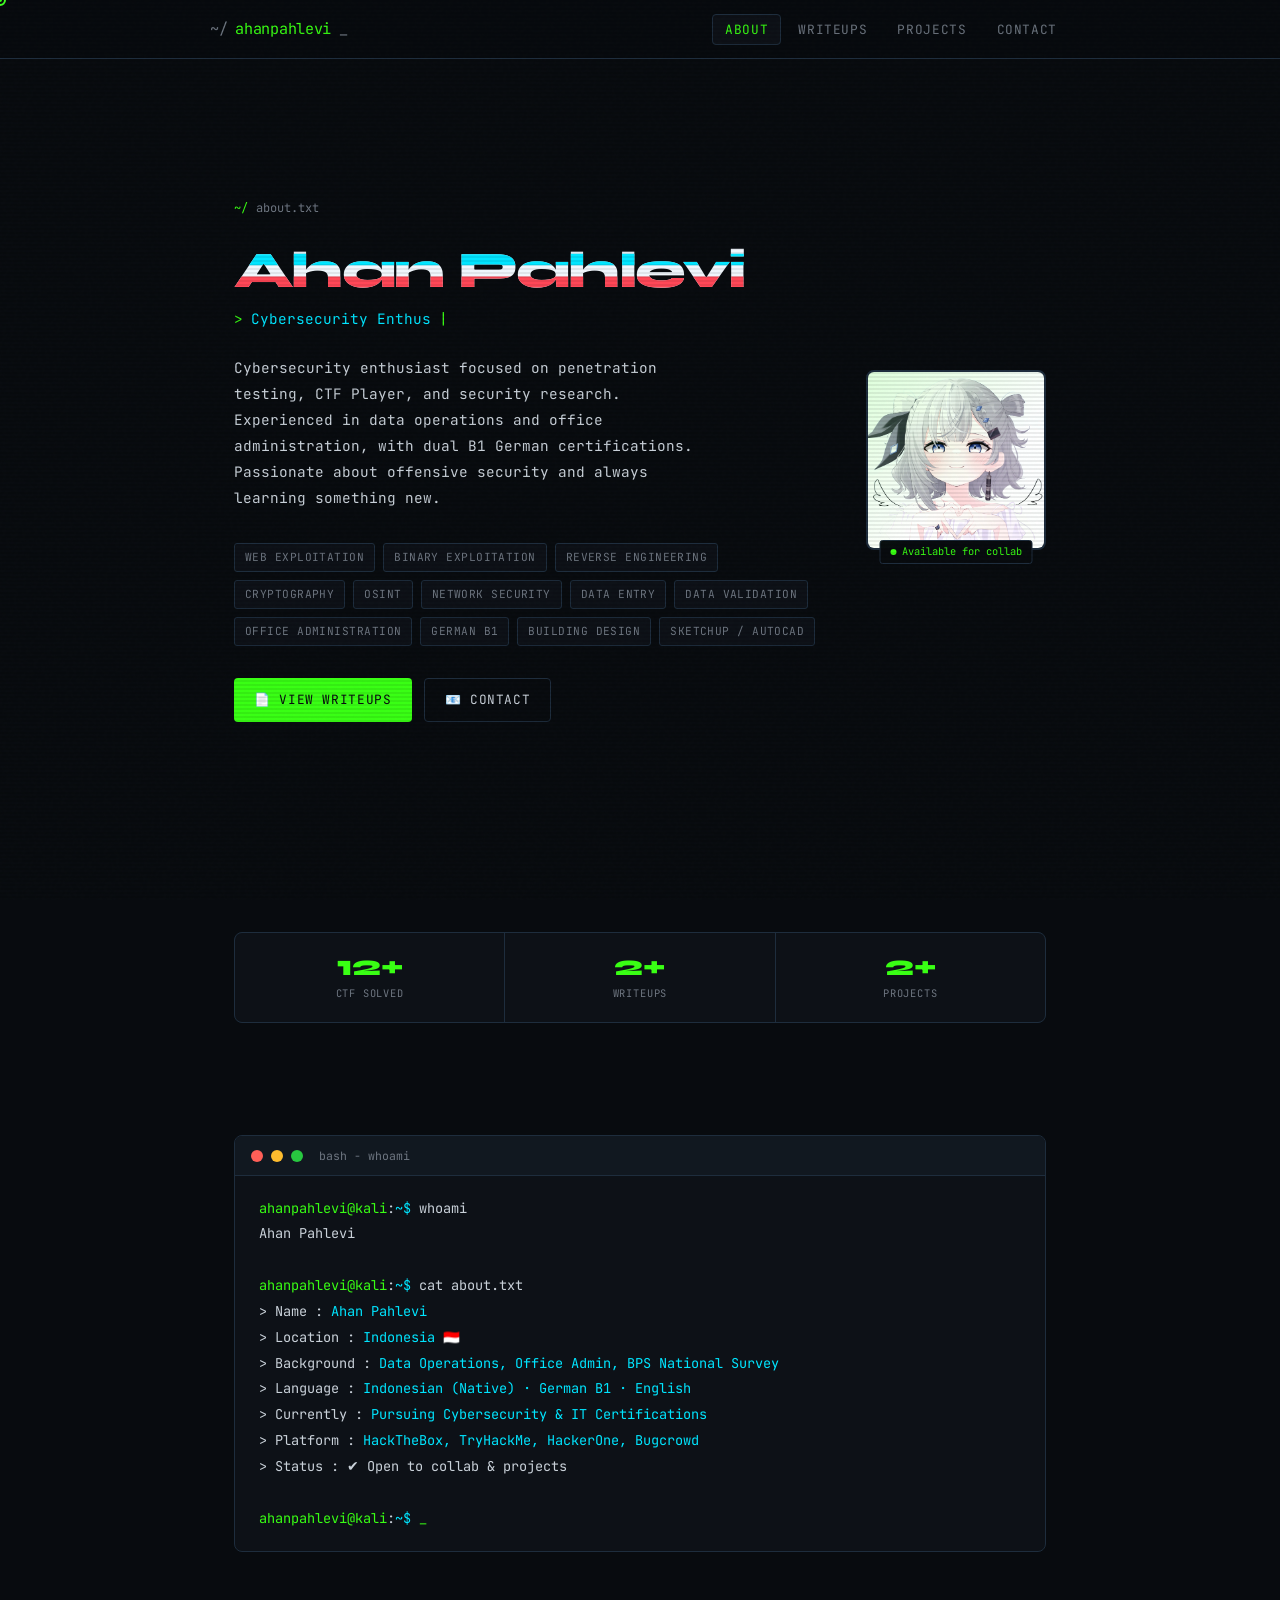
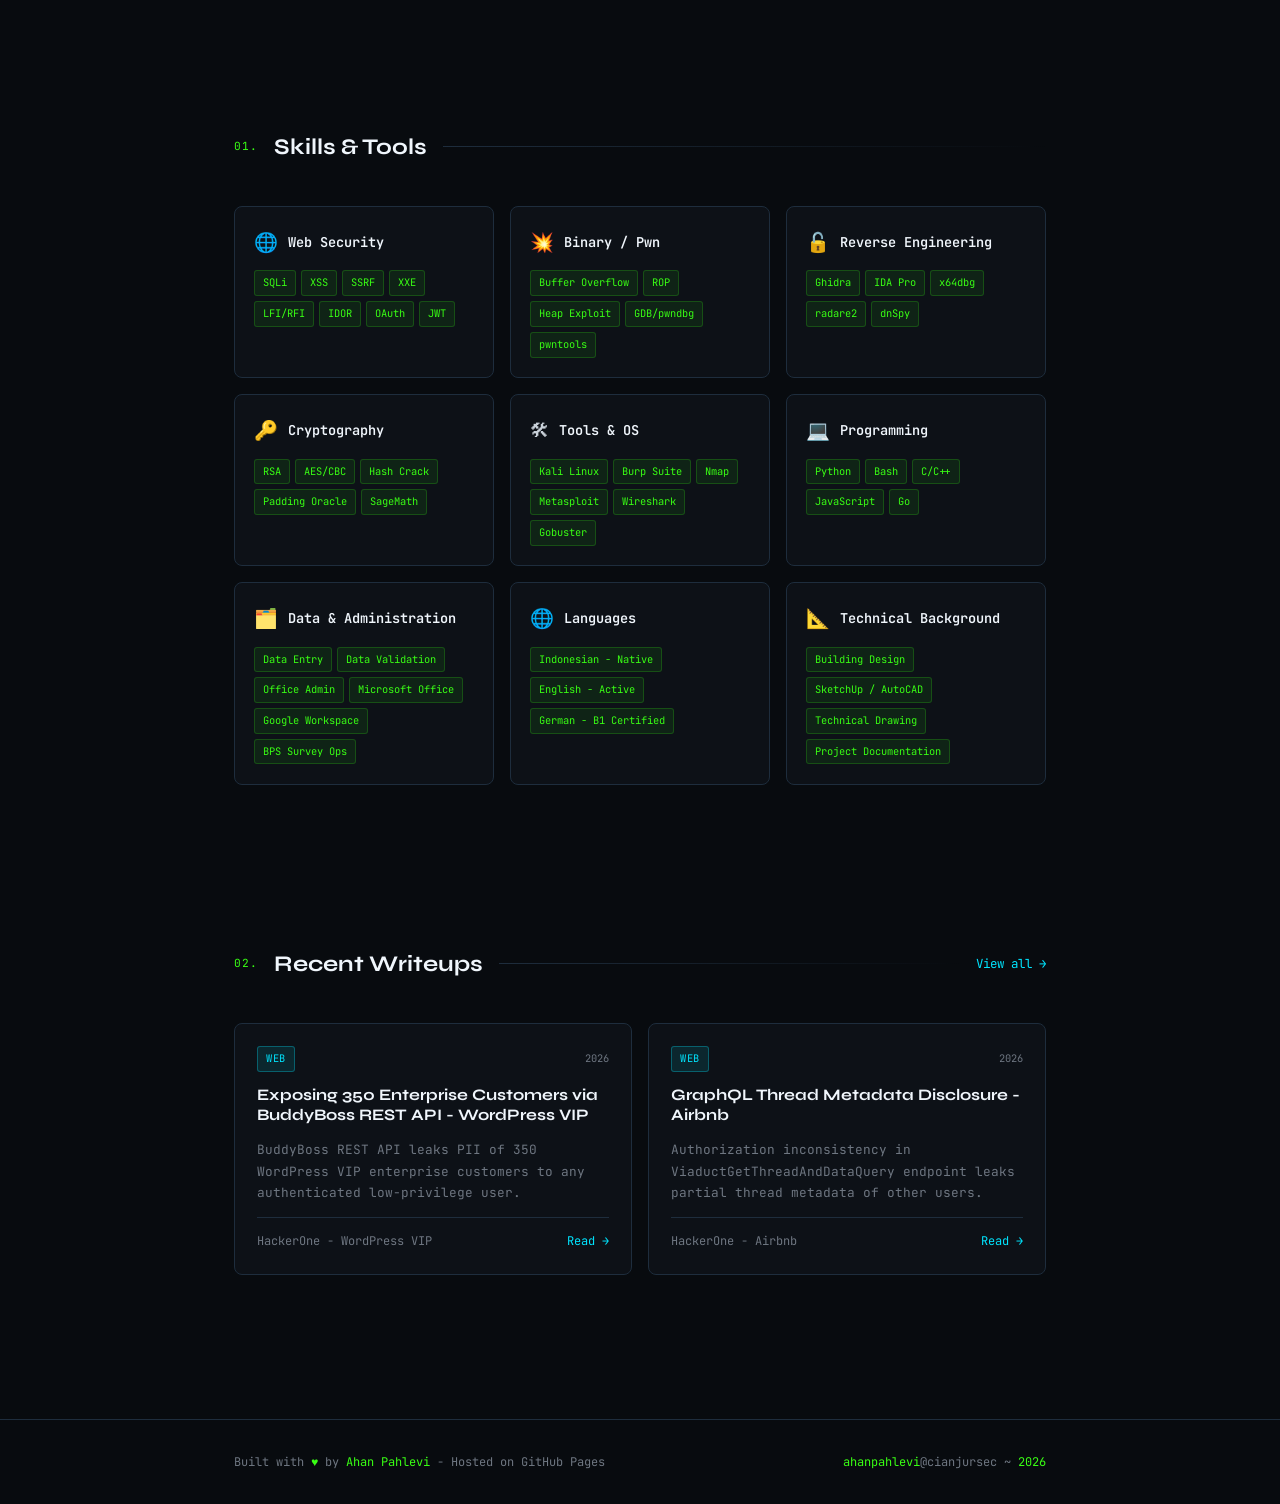
==== index.html @ cf9736b6 "Update index.html" ====
<!DOCTYPE html>
<html lang="id">
<head>
  <meta charset="UTF-8" />
  <meta name="viewport" content="width=device-width, initial-scale=1.0" />
  <title>Ahan Pahlevi — Portfolio</title>
  <meta name="description" content="SMK graduate with 3+ years in data operations & office admin. Dual German B1 certified. Actively pursuing cybersecurity & IT certifications." />
  <meta property="og:title" content="Ahan Pahlevi — Cybersecurity Portfolio" />
  <meta property="og:description" content="Data Operations · Office Admin · Cybersecurity Enthusiast · German B1 · Open to national & international opportunities." />
  <meta name="theme-color" content="#080b0f" />
  <link rel="icon" href="assets/favicon.ico" />
  <link rel="stylesheet" href="css/style.css" />
</head>
<body>

  <div class="cursor"></div>
  <div class="cursor-dot"></div>

  <!-- NAVBAR -->
  <nav>
    <div class="nav-inner">
      <div class="nav-logo">
        <span>~/</span>ahanpahlevi<span class="blink">_</span>
      </div>
      <button class="nav-menu-btn" aria-label="menu">☰</button>
      <ul class="nav-links">
        <li><a href="index.html" class="active">About</a></li>
        <li><a href="writeups.html">Writeups</a></li>
        <li><a href="projects.html">Projects</a></li>
        <li><a href="contact.html">Contact</a></li>
      </ul>
    </div>
  </nav>

  <!-- HERO -->
  <section class="hero">
    <div class="container">
      <div class="hero-grid">
        <div>
          <div class="hero-prompt fade-up delay-1">about.txt</div>
          <h1 class="hero-name fade-up delay-2">
            <span class="glitch" data-text="Ahan Pahlevi">Ahan Pahlevi</span>
          </h1>
          <div class="hero-title fade-up delay-3">
            <span class="typed-text"></span><span class="typed-cursor">|</span>
          </div>
          <p class="hero-bio fade-up delay-4">
            Cybersecurity enthusiast focused on penetration testing, CTF Player,
            and security research. Experienced in data operations and office administration,
            with dual B1 German certifications. Passionate about offensive security and
            always learning something new.
          </p>
          <div class="hero-tags fade-up delay-4">
            <span class="tag">Web Exploitation</span>
            <span class="tag">Binary Exploitation</span>
            <span class="tag">Reverse Engineering</span>
            <span class="tag">Cryptography</span>
            <span class="tag">OSINT</span>
            <span class="tag">Network Security</span>
            <span class="tag">Data Entry</span>
            <span class="tag">Data Validation</span>
            <span class="tag">Office Administration</span>
            <span class="tag">German B1</span>
            <span class="tag">Building Design</span>
            <span class="tag">SketchUp / AutoCAD</span>
          </div>
          <div class="hero-links fade-up delay-5">
            <a href="writeups.html" class="btn btn-primary">&#128196; View Writeups</a>
            <a href="contact.html" class="btn btn-outline">&#128231; Contact</a>
          </div>
        </div>

        <div class="hero-avatar fade-up delay-3">
          <div class="avatar-frame">
            <img src="assets/avatar.jpg" alt="Avatar"
              onerror="this.style.background='#111820';this.style.display='flex'" />
            <div class="avatar-corner tl"></div>
            <div class="avatar-corner tr"></div>
            <div class="avatar-corner bl"></div>
            <div class="avatar-corner br"></div>
          </div>
          <div class="avatar-status">
            <span class="status-dot"></span> Available for collab
          </div>
        </div>
      </div>
    </div>
  </section>

  <!-- STATS -->
  <section style="padding: 2rem 0 4rem;">
    <div class="container">
      <div class="stats-grid reveal">
        <div class="stat-item">
          <div class="stat-num" data-count="12" data-suffix="+">0+</div>
          <div class="stat-label">CTF Solved</div>
        </div>
        <div class="stat-item">
          <div class="stat-num" data-count="2" data-suffix="+">0+</div>
          <div class="stat-label">Writeups</div>
        </div>
        <div class="stat-item">
          <div class="stat-num" data-count="2" data-suffix="+">0+</div>
          <div class="stat-label">Projects</div>
        </div>
      </div>
    </div>
  </section>

  <!-- TERMINAL -->
  <section style="padding: 0 0 4rem;">
    <div class="container">
      <div class="terminal reveal">
        <div class="terminal-bar">
          <span class="terminal-dot red"></span>
          <span class="terminal-dot yellow"></span>
          <span class="terminal-dot green"></span>
          <span class="terminal-title">bash - whoami</span>
        </div>
        <div class="terminal-body">
          <div><span class="prompt">ahanpahlevi@kali</span>:<span class="cmd">~$</span> whoami</div>
          <div class="out">Ahan Pahlevi</div>
          <br>
          <div><span class="prompt">ahanpahlevi@kali</span>:<span class="cmd">~$</span> cat about.txt</div>
          <div class="out">> Name          : <span style="color:var(--cyan)">Ahan Pahlevi</span></div>
          <div class="out">> Location      : <span style="color:var(--cyan)">Indonesia 🇮🇩</span></div>
          <div class="out">> Background    : <span style="color:var(--cyan)">Data Operations, Office Admin, BPS National Survey</span></div>
          <div class="out">> Language      : <span style="color:var(--cyan)">Indonesian (Native) · German B1 · English</span></div>
          <div class="out">> Currently     : <span style="color:var(--cyan)">Pursuing Cybersecurity & IT Certifications</span></div>
          <div class="out">> Platform      : <span style="color:var(--cyan)">HackTheBox, TryHackMe, HackerOne, Bugcrowd</span></div>
          <div class="out">> Status        : <span class="ok">&#x2714; Open to collab & projects</span></div>
          <br>
          <div><span class="prompt">ahanpahlevi@kali</span>:<span class="cmd">~$</span> <span class="blink" style="color:var(--green)">_</span></div>
        </div>
      </div>
    </div>
  </section>

  <!-- SKILLS -->
  <section>
    <div class="container">
      <div class="section-header reveal">
        <span class="section-num">01.</span>
        <h2 class="section-title">Skills & Tools</h2>
        <div class="section-line"></div>
      </div>

      <div class="skills-grid">
        <div class="skill-card reveal">
          <div class="skill-card-header">
            <span class="skill-icon">🌐</span>
            <span class="skill-name">Web Security</span>
          </div>
          <div class="skill-items">
            <span class="skill-badge">SQLi</span>
            <span class="skill-badge">XSS</span>
            <span class="skill-badge">SSRF</span>
            <span class="skill-badge">XXE</span>
            <span class="skill-badge">LFI/RFI</span>
            <span class="skill-badge">IDOR</span>
            <span class="skill-badge">OAuth</span>
            <span class="skill-badge">JWT</span>
          </div>
        </div>

        <div class="skill-card reveal">
          <div class="skill-card-header">
            <span class="skill-icon">💥</span>
            <span class="skill-name">Binary / Pwn</span>
          </div>
          <div class="skill-items">
            <span class="skill-badge">Buffer Overflow</span>
            <span class="skill-badge">ROP</span>
            <span class="skill-badge">Heap Exploit</span>
            <span class="skill-badge">GDB/pwndbg</span>
            <span class="skill-badge">pwntools</span>
          </div>
        </div>

        <div class="skill-card reveal">
          <div class="skill-card-header">
            <span class="skill-icon">🔓</span>
            <span class="skill-name">Reverse Engineering</span>
          </div>
          <div class="skill-items">
            <span class="skill-badge">Ghidra</span>
            <span class="skill-badge">IDA Pro</span>
            <span class="skill-badge">x64dbg</span>
            <span class="skill-badge">radare2</span>
            <span class="skill-badge">dnSpy</span>
          </div>
        </div>

        <div class="skill-card reveal">
          <div class="skill-card-header">
            <span class="skill-icon">🔑</span>
            <span class="skill-name">Cryptography</span>
          </div>
          <div class="skill-items">
            <span class="skill-badge">RSA</span>
            <span class="skill-badge">AES/CBC</span>
            <span class="skill-badge">Hash Crack</span>
            <span class="skill-badge">Padding Oracle</span>
            <span class="skill-badge">SageMath</span>
          </div>
        </div>

        <div class="skill-card reveal">
          <div class="skill-card-header">
            <span class="skill-icon">🛠</span>
            <span class="skill-name">Tools & OS</span>
          </div>
          <div class="skill-items">
            <span class="skill-badge">Kali Linux</span>
            <span class="skill-badge">Burp Suite</span>
            <span class="skill-badge">Nmap</span>
            <span class="skill-badge">Metasploit</span>
            <span class="skill-badge">Wireshark</span>
            <span class="skill-badge">Gobuster</span>
          </div>
        </div>

        <div class="skill-card reveal">
          <div class="skill-card-header">
            <span class="skill-icon">💻</span>
            <span class="skill-name">Programming</span>
          </div>
          <div class="skill-items">
            <span class="skill-badge">Python</span>
            <span class="skill-badge">Bash</span>
            <span class="skill-badge">C/C++</span>
            <span class="skill-badge">JavaScript</span>
            <span class="skill-badge">Go</span>
          </div>
        </div>

        <div class="skill-card reveal">
          <div class="skill-card-header">
            <span class="skill-icon">🗂️</span>
            <span class="skill-name">Data & Administration</span>
          </div>
          <div class="skill-items">
            <span class="skill-badge">Data Entry</span>
            <span class="skill-badge">Data Validation</span>
            <span class="skill-badge">Office Admin</span>
            <span class="skill-badge">Microsoft Office</span>
            <span class="skill-badge">Google Workspace</span>
            <span class="skill-badge">BPS Survey Ops</span>
          </div>
        </div>

        <div class="skill-card reveal">
          <div class="skill-card-header">
            <span class="skill-icon">🌐</span>
            <span class="skill-name">Languages</span>
          </div>
          <div class="skill-items">
            <span class="skill-badge">Indonesian - Native</span>
            <span class="skill-badge">English - Active</span>
            <span class="skill-badge">German - B1 Certified</span>
          </div>
        </div>

        <div class="skill-card reveal">
          <div class="skill-card-header">
            <span class="skill-icon">📐</span>
            <span class="skill-name">Technical Background</span>
          </div>
          <div class="skill-items">
            <span class="skill-badge">Building Design</span>
            <span class="skill-badge">SketchUp / AutoCAD</span>
            <span class="skill-badge">Technical Drawing</span>
            <span class="skill-badge">Project Documentation</span>
          </div>
        </div>
      </div>
    </div>
  </section>

  <!-- RECENT WRITEUPS -->
  <section>
    <div class="container">
      <div class="section-header reveal">
        <span class="section-num">02.</span>
        <h2 class="section-title">Recent Writeups</h2>
        <div class="section-line"></div>
        <a href="writeups.html" style="font-size:0.78rem;color:var(--cyan);white-space:nowrap;">View all →</a>
      </div>

      <div class="card-grid">
        <div class="card reveal">
          <div class="card-meta">
            <span class="card-category cat-web">Web</span>
            <span class="card-date">2026</span>
          </div>
          <div class="card-title">Exposing 350 Enterprise Customers via BuddyBoss REST API - WordPress VIP</div>
          <div class="card-desc">BuddyBoss REST API leaks PII of 350 WordPress VIP enterprise customers to any authenticated low-privilege user.</div>
          <div class="card-footer">
            <span class="card-event">HackerOne - WordPress VIP</span>
            <a href="writeups/writeup-wpvip.html" class="card-link">Read →</a>
          </div>
        </div>

        <div class="card reveal">
          <div class="card-meta">
            <span class="card-category cat-web">Web</span>
            <span class="card-date">2026</span>
          </div>
          <div class="card-title">GraphQL Thread Metadata Disclosure - Airbnb</div>
          <div class="card-desc">Authorization inconsistency in ViaductGetThreadAndDataQuery endpoint leaks partial thread metadata of other users.</div>
          <div class="card-footer">
            <span class="card-event">HackerOne - Airbnb</span>
            <a href="writeups/airbnb-thread-metadata-disclosure.html" class="card-link">Read →</a>
          </div>
        </div>
      </div>
    </div>
  </section>

  <!-- FOOTER -->
  <footer>
    <div class="footer-inner">
      <div class="footer-text">
        Built with <span>♥</span> by <span>Ahan Pahlevi</span> - Hosted on GitHub Pages
      </div>
      <div class="footer-text">
        <span>ahanpahlevi</span>@cianjursec ~ <span>2026</span>
      </div>
    </div>
  </footer>

  <script src="js/main.js"></script>
</body>
</html>
---- css/style.css ----
/* ================================================
   CYBERSEC PORTFOLIO - Terminal Hacker Aesthetic
   ================================================ */

@import url('https://fonts.googleapis.com/css2?family=JetBrains+Mono:ital,wght@0,100..800;1,100..800&family=Syne:wght@400;700;800&display=swap');

/* ── Variables ── */
:root {
  --bg:         #080b0f;
  --bg2:        #0d1117;
  --bg3:        #111820;
  --border:     #1e2d3d;
  --green:      #39ff14;
  --cyan:       #00e5ff;
  --red:        #ff4757;
  --yellow:     #ffd32a;
  --text:       #c9d1d9;
  --text-dim:   #6e7681;
  --text-bright:#f0f6fc;
  --font-mono:  'JetBrains Mono', monospace;
  --font-sans:  'Syne', sans-serif;
}

/* ── Reset ── */
*, *::before, *::after { box-sizing: border-box; margin: 0; padding: 0; }
html { scroll-behavior: smooth; font-size: 16px; }

body {
  background: var(--bg);
  color: var(--text);
  font-family: var(--font-mono);
  line-height: 1.7;
  min-height: 100vh;
  overflow-x: hidden;
  cursor: none;
}

/* ── Custom cursor ── */
.cursor {
  width: 12px; height: 12px;
  border: 2px solid var(--green);
  border-radius: 50%;
  position: fixed; top: 0; left: 0;
  pointer-events: none; z-index: 9999;
  transform: translate(-50%, -50%);
  transition: transform 0.1s, width 0.2s, height 0.2s, border-color 0.2s;
  mix-blend-mode: screen;
}
.cursor-dot {
  width: 4px; height: 4px;
  background: var(--green);
  border-radius: 50%;
  position: fixed; top: 0; left: 0;
  pointer-events: none; z-index: 9999;
  transform: translate(-50%, -50%);
}
.cursor.hovering { width: 28px; height: 28px; border-color: var(--cyan); }

/* ── Scanlines overlay ── */
body::before {
  content: '';
  position: fixed; inset: 0;
  background: repeating-linear-gradient(
    0deg,
    transparent,
    transparent 2px,
    rgba(0,0,0,0.07) 2px,
    rgba(0,0,0,0.07) 4px
  );
  pointer-events: none; z-index: 1000;
}

/* ── Noise texture ── */
body::after {
  content: '';
  position: fixed; inset: 0;
  background-image: url("data:image/svg+xml,%3Csvg viewBox='0 0 256 256' xmlns='http://www.w3.org/2000/svg'%3E%3Cfilter id='noise'%3E%3CfeTurbulence type='fractalNoise' baseFrequency='0.9' numOctaves='4' stitchTiles='stitch'/%3E%3C/filter%3E%3Crect width='100%25' height='100%25' filter='url(%23noise)' opacity='0.04'/%3E%3C/svg%3E");
  pointer-events: none; z-index: 999; opacity: 0.3;
}

/* ── Links ── */
a { color: var(--cyan); text-decoration: none; transition: color 0.2s; }
a:hover { color: var(--green); }

/* ── Selection ── */
::selection { background: var(--green); color: var(--bg); }

/* ── Scrollbar ── */
::-webkit-scrollbar { width: 6px; }
::-webkit-scrollbar-track { background: var(--bg2); }
::-webkit-scrollbar-thumb { background: var(--border); border-radius: 3px; }
::-webkit-scrollbar-thumb:hover { background: var(--green); }

/* ===========================
   LAYOUT
   =========================== */

.container { max-width: 860px; margin: 0 auto; padding: 0 1.5rem; }

/* ===========================
   NAVBAR
   =========================== */

nav {
  position: fixed; top: 0; left: 0; right: 0; z-index: 500;
  background: rgba(8,11,15,0.85);
  backdrop-filter: blur(12px);
  border-bottom: 1px solid var(--border);
  padding: 0 1.5rem;
}

.nav-inner {
  max-width: 860px; margin: 0 auto;
  display: flex; align-items: center; justify-content: space-between;
  height: 58px;
}

.nav-logo {
  font-family: var(--font-mono);
  font-size: 0.95rem;
  color: var(--green);
  display: flex; align-items: center; gap: 8px;
  letter-spacing: -0.02em;
}
.nav-logo span { color: var(--text-dim); }
.nav-logo .blink { animation: blink 1s step-end infinite; }

.nav-links {
  display: flex; gap: 0.25rem; list-style: none;
  align-items: center;
}
.nav-links a {
  font-size: 0.8rem;
  color: var(--text-dim);
  padding: 6px 12px;
  border-radius: 4px;
  border: 1px solid transparent;
  transition: all 0.2s;
  letter-spacing: 0.05em;
  text-transform: uppercase;
}
.nav-links a:hover,
.nav-links a.active {
  color: var(--green);
  border-color: var(--border);
  background: var(--bg2);
}

.nav-menu-btn {
  display: none;
  background: none; border: none;
  color: var(--text); cursor: none;
  font-size: 1.2rem; padding: 4px;
}

/* ===========================
   HERO / ABOUT
   =========================== */

.hero {
  min-height: 100vh;
  display: flex; align-items: center;
  padding: 80px 0 60px;
  position: relative;
}

.hero-grid {
  display: grid;
  grid-template-columns: 1fr auto;
  gap: 3rem; align-items: center;
}

.hero-prompt {
  font-size: 0.75rem;
  color: var(--text-dim);
  margin-bottom: 1.5rem;
  display: flex; align-items: center; gap: 8px;
}
.hero-prompt::before { content: '~/'; color: var(--green); }

.hero-name {
  font-family: var(--font-sans);
  font-size: clamp(2.2rem, 5vw, 3.2rem);
  font-weight: 800;
  color: var(--text-bright);
  line-height: 1.1;
  margin-bottom: 0.5rem;
  letter-spacing: -0.03em;
}
.hero-name .highlight {
  color: var(--green);
  position: relative;
}

.hero-title {
  font-size: 0.9rem;
  color: var(--cyan);
  margin-bottom: 1.5rem;
  display: flex; align-items: center; gap: 8px;
  flex-wrap: wrap;
}
.hero-title::before { content: '>'; color: var(--green); }
.typed-text { min-height: 1.2em; }
.typed-cursor { animation: blink 0.8s step-end infinite; color: var(--green); }

.hero-bio {
  font-size: 0.9rem;
  color: var(--text);
  max-width: 480px;
  margin-bottom: 2rem;
  line-height: 1.8;
}

.hero-tags {
  display: flex; flex-wrap: wrap; gap: 8px;
  margin-bottom: 2rem;
}
.tag {
  font-size: 0.7rem;
  padding: 4px 10px;
  border-radius: 3px;
  border: 1px solid var(--border);
  color: var(--text-dim);
  background: var(--bg2);
  letter-spacing: 0.04em;
  text-transform: uppercase;
  transition: all 0.2s;
}
.tag:hover { border-color: var(--green); color: var(--green); }
.tag.active { border-color: var(--green); color: var(--green); background: rgba(57,255,20,0.05); }

.hero-links {
  display: flex; gap: 12px; flex-wrap: wrap;
}
.btn {
  display: inline-flex; align-items: center; gap: 8px;
  padding: 10px 20px;
  font-family: var(--font-mono);
  font-size: 0.8rem;
  letter-spacing: 0.05em;
  text-transform: uppercase;
  border-radius: 4px;
  cursor: none;
  transition: all 0.2s;
}
.btn-primary {
  background: var(--green);
  color: var(--bg);
  border: none;
}
.btn-primary:hover { background: #2de610; color: var(--bg); transform: translateY(-2px); }
.btn-outline {
  border: 1px solid var(--border);
  color: var(--text);
  background: transparent;
}
.btn-outline:hover { border-color: var(--cyan); color: var(--cyan); transform: translateY(-2px); }

/* Avatar */
.hero-avatar {
  position: relative; flex-shrink: 0;
}
.avatar-frame {
  width: 180px; height: 180px;
  border-radius: 8px;
  border: 2px solid var(--border);
  overflow: hidden;
  position: relative;
}
.avatar-frame img {
  width: 100%; height: 100%; object-fit: cover;
  filter: grayscale(20%) contrast(1.1);
  transition: filter 0.3s;
}
.avatar-frame:hover img { filter: grayscale(0%) contrast(1.2); }
.avatar-frame::before {
  content: '';
  position: absolute; inset: 0;
  background: linear-gradient(135deg, rgba(57,255,20,0.15), transparent 60%);
  z-index: 1; pointer-events: none;
}
.avatar-corner {
  position: absolute;
  width: 16px; height: 16px;
  border-color: var(--green);
  border-style: solid;
}
.avatar-corner.tl { top: -5px; left: -5px; border-width: 2px 0 0 2px; }
.avatar-corner.tr { top: -5px; right: -5px; border-width: 2px 2px 0 0; }
.avatar-corner.bl { bottom: -5px; left: -5px; border-width: 0 0 2px 2px; }
.avatar-corner.br { bottom: -5px; right: -5px; border-width: 0 2px 2px 0; }
.avatar-status {
  position: absolute; bottom: -14px; left: 50%;
  transform: translateX(-50%);
  font-size: 0.65rem;
  color: var(--green);
  background: var(--bg);
  border: 1px solid var(--border);
  padding: 2px 10px; border-radius: 3px;
  white-space: nowrap;
  display: flex; align-items: center; gap: 5px;
}
.status-dot { width: 6px; height: 6px; background: var(--green); border-radius: 50%; animation: pulse 2s infinite; }

/* ===========================
   SECTION COMMONS
   =========================== */

section { padding: 5rem 0; }

.section-header {
  display: flex; align-items: center; gap: 1rem;
  margin-bottom: 2.5rem;
}
.section-num {
  font-size: 0.7rem;
  color: var(--green);
  letter-spacing: 0.1em;
}
.section-title {
  font-family: var(--font-sans);
  font-size: 1.4rem;
  font-weight: 700;
  color: var(--text-bright);
}
.section-line {
  flex: 1; height: 1px;
  background: linear-gradient(90deg, var(--border), transparent);
}

/* ===========================
   TERMINAL BLOCK
   =========================== */

.terminal {
  background: var(--bg2);
  border: 1px solid var(--border);
  border-radius: 8px;
  overflow: hidden;
  margin-bottom: 2rem;
}
.terminal-bar {
  background: var(--bg3);
  padding: 10px 16px;
  display: flex; align-items: center; gap: 8px;
  border-bottom: 1px solid var(--border);
}
.terminal-dot {
  width: 12px; height: 12px; border-radius: 50%;
}
.terminal-dot.red { background: #ff5f57; }
.terminal-dot.yellow { background: #febc2e; }
.terminal-dot.green { background: #28c840; }
.terminal-title {
  font-size: 0.72rem;
  color: var(--text-dim);
  margin-left: 8px;
}
.terminal-body { padding: 1.2rem 1.5rem; font-size: 0.85rem; line-height: 1.9; }
.terminal-body .prompt { color: var(--green); }
.terminal-body .cmd { color: var(--cyan); }
.terminal-body .comment { color: var(--text-dim); }
.terminal-body .out { color: var(--text); }
.terminal-body .out.ok { color: var(--green); }
.terminal-body .out.err { color: var(--red); }
.terminal-body .out.warn { color: var(--yellow); }

/* ===========================
   STATS BAR
   =========================== */

.stats-grid {
  display: grid;
  grid-template-columns: repeat(auto-fit, minmax(120px, 1fr));
  gap: 1px;
  background: var(--border);
  border: 1px solid var(--border);
  border-radius: 8px;
  overflow: hidden;
  margin-bottom: 3rem;
}
.stat-item {
  background: var(--bg2);
  padding: 1.2rem;
  text-align: center;
  transition: background 0.2s;
}
.stat-item:hover { background: var(--bg3); }
.stat-num {
  font-family: var(--font-sans);
  font-size: 1.8rem;
  font-weight: 800;
  color: var(--green);
  line-height: 1;
}
.stat-label {
  font-size: 0.65rem;
  color: var(--text-dim);
  text-transform: uppercase;
  letter-spacing: 0.08em;
  margin-top: 4px;
}

/* ===========================
   SKILLS / CERTS
   =========================== */

.skills-grid {
  display: grid;
  grid-template-columns: repeat(auto-fit, minmax(240px, 1fr));
  gap: 1rem;
}

.skill-card {
  background: var(--bg2);
  border: 1px solid var(--border);
  border-radius: 8px;
  padding: 1.2rem;
  transition: border-color 0.2s, transform 0.2s;
}
.skill-card:hover {
  border-color: var(--green);
  transform: translateY(-3px);
}
.skill-card-header {
  display: flex; align-items: center; gap: 10px;
  margin-bottom: 0.75rem;
}
.skill-icon { font-size: 1.2rem; }
.skill-name { font-size: 0.85rem; color: var(--text-bright); font-weight: 600; }
.skill-items {
  display: flex; flex-wrap: wrap; gap: 5px;
}
.skill-badge {
  font-size: 0.65rem;
  padding: 3px 8px;
  border-radius: 3px;
  background: rgba(57,255,20,0.08);
  border: 1px solid rgba(57,255,20,0.2);
  color: var(--green);
}

/* Cert list */
.cert-list { list-style: none; display: flex; flex-direction: column; gap: 8px; }
.cert-item {
  display: flex; align-items: center; gap: 12px;
  padding: 10px 14px;
  background: var(--bg2);
  border: 1px solid var(--border);
  border-radius: 6px;
  font-size: 0.82rem;
  color: var(--text);
  transition: border-color 0.2s;
}
.cert-item:hover { border-color: var(--cyan); }
.cert-item::before { content: '▸'; color: var(--green); }
.cert-label { font-weight: 600; color: var(--cyan); min-width: 90px; font-size: 0.75rem; }

/* ===========================
   WRITEUPS / CARDS
   =========================== */

.card-grid {
  display: grid;
  grid-template-columns: repeat(auto-fill, minmax(280px, 1fr));
  gap: 1rem;
}

.card {
  background: var(--bg2);
  border: 1px solid var(--border);
  border-radius: 8px;
  padding: 1.4rem;
  display: flex; flex-direction: column;
  gap: 0.8rem;
  transition: border-color 0.2s, transform 0.2s;
  position: relative; overflow: hidden;
}
.card::before {
  content: '';
  position: absolute; top: 0; left: 0; right: 0;
  height: 2px;
  background: linear-gradient(90deg, var(--green), transparent);
  opacity: 0; transition: opacity 0.2s;
}
.card:hover { border-color: var(--border); transform: translateY(-4px); }
.card:hover::before { opacity: 1; }

.card-meta {
  display: flex; align-items: center; gap: 8px;
  flex-wrap: wrap;
}
.card-category {
  font-size: 0.65rem;
  padding: 3px 8px;
  border-radius: 3px;
  text-transform: uppercase;
  letter-spacing: 0.05em;
}
.cat-web    { background: rgba(0,229,255,0.1); color: var(--cyan); border: 1px solid rgba(0,229,255,0.3); }
.cat-pwn    { background: rgba(255,71,87,0.1); color: var(--red); border: 1px solid rgba(255,71,87,0.3); }
.cat-crypto { background: rgba(255,211,42,0.1); color: var(--yellow); border: 1px solid rgba(255,211,42,0.3); }
.cat-re     { background: rgba(57,255,20,0.1); color: var(--green); border: 1px solid rgba(57,255,20,0.3); }
.cat-misc   { background: rgba(150,150,150,0.1); color: #aaa; border: 1px solid rgba(150,150,150,0.3); }
.cat-osint  { background: rgba(155,89,182,0.15); color: #c39bd3; border: 1px solid rgba(155,89,182,0.3); }

.card-date { font-size: 0.65rem; color: var(--text-dim); margin-left: auto; }

.card-title {
  font-family: var(--font-sans);
  font-size: 1rem; font-weight: 700;
  color: var(--text-bright); line-height: 1.3;
}
.card-desc { font-size: 0.8rem; color: var(--text-dim); flex: 1; }
.card-footer {
  display: flex; align-items: center; justify-content: space-between;
  padding-top: 0.8rem;
  border-top: 1px solid var(--border);
  font-size: 0.75rem;
}
.card-event { color: var(--text-dim); }
.card-link { color: var(--cyan); display: flex; align-items: center; gap: 4px; }
.card-link:hover { color: var(--green); }

/* ===========================
   PROJECTS
   =========================== */

.project-list { display: flex; flex-direction: column; gap: 1rem; }

.project-card {
  background: var(--bg2);
  border: 1px solid var(--border);
  border-radius: 8px;
  padding: 1.4rem 1.6rem;
  display: grid;
  grid-template-columns: 1fr auto;
  gap: 1rem; align-items: start;
  transition: border-color 0.2s;
}
.project-card:hover { border-color: var(--green); }

.project-name {
  font-family: var(--font-sans);
  font-size: 1rem; font-weight: 700;
  color: var(--text-bright); margin-bottom: 6px;
  display: flex; align-items: center; gap: 8px;
}
.project-name a:hover { color: var(--green); }
.project-desc { font-size: 0.82rem; color: var(--text-dim); margin-bottom: 10px; }
.project-tags { display: flex; flex-wrap: wrap; gap: 5px; }
.project-tag {
  font-size: 0.65rem; padding: 2px 8px;
  border-radius: 3px; background: var(--bg3);
  border: 1px solid var(--border); color: var(--text-dim);
}

.project-links {
  display: flex; gap: 8px; align-items: center;
  flex-shrink: 0;
}
.icon-btn {
  display: flex; align-items: center; gap: 5px;
  font-size: 0.75rem; color: var(--text-dim);
  padding: 5px 10px; border: 1px solid var(--border);
  border-radius: 4px; transition: all 0.2s;
  cursor: none;
}
.icon-btn:hover { color: var(--cyan); border-color: var(--cyan); }

/* ===========================
   CONTACT
   =========================== */

.contact-grid {
  display: grid; grid-template-columns: 1fr 1fr; gap: 1.5rem;
}
.contact-card {
  background: var(--bg2); border: 1px solid var(--border);
  border-radius: 8px; padding: 1.5rem;
  display: flex; flex-direction: column; gap: 1rem;
}
.contact-card h3 {
  font-family: var(--font-sans);
  font-size: 1rem; color: var(--text-bright);
}
.social-list { list-style: none; display: flex; flex-direction: column; gap: 8px; }
.social-item a {
  display: flex; align-items: center; gap: 10px;
  color: var(--text-dim); font-size: 0.82rem;
  padding: 8px 12px; border-radius: 5px;
  border: 1px solid transparent;
  transition: all 0.2s;
}
.social-item a:hover {
  border-color: var(--border); color: var(--text-bright);
  background: var(--bg3);
}
.social-icon { font-size: 1rem; width: 20px; text-align: center; }

/* PGP box */
.pgp-box {
  background: var(--bg3); border: 1px solid var(--border);
  border-radius: 6px; padding: 1rem;
  font-size: 0.72rem; color: var(--text-dim); line-height: 1.6;
}
.pgp-box code { color: var(--green); word-break: break-all; }

/* ===========================
   FOOTER
   =========================== */

footer {
  border-top: 1px solid var(--border);
  padding: 2rem 0; margin-top: 4rem;
}
.footer-inner {
  max-width: 860px; margin: 0 auto; padding: 0 1.5rem;
  display: flex; align-items: center; justify-content: space-between;
  flex-wrap: wrap; gap: 1rem;
}
.footer-text { font-size: 0.75rem; color: var(--text-dim); }
.footer-text span { color: var(--green); }

/* ===========================
   PAGE HEADER (inner pages)
   =========================== */

.page-header {
  padding: 120px 0 60px;
  border-bottom: 1px solid var(--border);
  margin-bottom: 3rem;
}
.page-header-prompt {
  font-size: 0.72rem; color: var(--text-dim); margin-bottom: 1rem;
  display: flex; align-items: center; gap: 6px;
}
.page-header-prompt::before { content: '~/'; color: var(--green); }
.page-header h1 {
  font-family: var(--font-sans);
  font-size: clamp(1.8rem, 4vw, 2.6rem);
  font-weight: 800; color: var(--text-bright);
}
.page-header p { color: var(--text-dim); font-size: 0.88rem; max-width: 480px; margin-top: 0.5rem; }

/* ===========================
   FILTER TABS
   =========================== */

.filter-tabs { display: flex; gap: 6px; flex-wrap: wrap; margin-bottom: 2rem; }
.filter-btn {
  padding: 6px 14px; font-size: 0.75rem;
  border: 1px solid var(--border); border-radius: 4px;
  background: transparent; color: var(--text-dim);
  cursor: none; font-family: var(--font-mono);
  text-transform: uppercase; letter-spacing: 0.04em;
  transition: all 0.2s;
}
.filter-btn:hover { border-color: var(--green); color: var(--green); }
.filter-btn.active { border-color: var(--green); color: var(--green); background: rgba(57,255,20,0.07); }

/* ===========================
   WRITEUP ARTICLE PAGE
   =========================== */

.article-wrapper { max-width: 720px; margin: 0 auto; }
.article-header { padding: 120px 0 2rem; border-bottom: 1px solid var(--border); margin-bottom: 2.5rem; }
.article-title {
  font-family: var(--font-sans); font-size: clamp(1.6rem, 4vw, 2.4rem);
  font-weight: 800; color: var(--text-bright); margin-bottom: 1rem;
}
.article-meta { display: flex; gap: 1rem; flex-wrap: wrap; font-size: 0.78rem; color: var(--text-dim); }

.article-body { font-size: 0.88rem; line-height: 2; }
.article-body h2 {
  font-family: var(--font-sans); font-size: 1.3rem; font-weight: 700;
  color: var(--text-bright); margin: 2.5rem 0 1rem;
  display: flex; align-items: center; gap: 8px;
}
.article-body h2::before { content: '##'; color: var(--green); font-size: 0.9rem; }
.article-body h3 { color: var(--cyan); margin: 1.5rem 0 0.8rem; }
.article-body p { margin-bottom: 1.2rem; }
.article-body code {
  background: var(--bg2); border: 1px solid var(--border);
  padding: 1px 6px; border-radius: 3px;
  font-size: 0.82rem; color: var(--cyan);
}
.article-body pre {
  background: var(--bg2); border: 1px solid var(--border);
  padding: 1.2rem; border-radius: 6px;
  overflow-x: auto; margin: 1.5rem 0;
}
.article-body pre code {
  background: none; border: none; padding: 0;
  color: var(--text); font-size: 0.82rem;
}
.article-body blockquote {
  border-left: 3px solid var(--green);
  padding-left: 1rem; color: var(--text-dim);
  margin: 1.5rem 0; font-style: italic;
}
.flag-box {
  background: rgba(57,255,20,0.05);
  border: 1px solid rgba(57,255,20,0.3);
  border-radius: 6px; padding: 1rem 1.2rem;
  display: flex; align-items: center; gap: 10px;
  margin: 1.5rem 0; font-size: 0.85rem;
}
.flag-box .flag-label { color: var(--green); font-weight: 700; }
.flag-box code { color: var(--green); background: none; border: none; font-size: 0.9rem; }

/* ===========================
   ANIMATIONS
   =========================== */

@keyframes blink  { 50% { opacity: 0; } }
@keyframes pulse  { 0%,100%{opacity:1;} 50%{opacity:0.3;} }
@keyframes fadeUp {
  from { opacity: 0; transform: translateY(20px); }
  to   { opacity: 1; transform: translateY(0); }
}
@keyframes scanline {
  0%   { transform: translateY(-100%); }
  100% { transform: translateY(100vh); }
}

.fade-up { animation: fadeUp 0.6s ease forwards; }
.delay-1 { animation-delay: 0.1s; opacity: 0; }
.delay-2 { animation-delay: 0.2s; opacity: 0; }
.delay-3 { animation-delay: 0.3s; opacity: 0; }
.delay-4 { animation-delay: 0.4s; opacity: 0; }
.delay-5 { animation-delay: 0.5s; opacity: 0; }

/* glitch */
.glitch {
  position: relative;
  display: inline-block;
}
.glitch::before, .glitch::after {
  content: attr(data-text);
  position: absolute; top: 0; left: 0;
  width: 100%; height: 100%;
}
.glitch::before {
  color: var(--cyan);
  animation: glitch1 4s infinite linear alternate;
  clip-path: polygon(0 20%, 100% 20%, 100% 40%, 0 40%);
}
.glitch::after {
  color: var(--red);
  animation: glitch2 4s infinite linear alternate;
  clip-path: polygon(0 60%, 100% 60%, 100% 80%, 0 80%);
}
@keyframes glitch1 {
  0%,94%  { transform: none; opacity: 0; }
  95%     { transform: translateX(-3px); opacity: 0.6; }
  97%     { transform: translateX(3px); opacity: 0.6; }
  100%    { transform: none; opacity: 0; }
}
@keyframes glitch2 {
  0%,96%  { transform: none; opacity: 0; }
  97%     { transform: translateX(3px); opacity: 0.6; }
  99%     { transform: translateX(-3px); opacity: 0.6; }
  100%    { transform: none; opacity: 0; }
}

/* ===========================
   RESPONSIVE
   =========================== */

@media (max-width: 680px) {
  .hero-grid { grid-template-columns: 1fr; }
  .hero-avatar { display: flex; justify-content: center; order: -1; }
  .contact-grid { grid-template-columns: 1fr; }
  .project-card { grid-template-columns: 1fr; }
  .nav-links { display: none; }
  .nav-links.open {
    display: flex; flex-direction: column;
    position: fixed; top: 58px; left: 0; right: 0;
    background: var(--bg2); border-bottom: 1px solid var(--border);
    padding: 1rem;
  }
  .nav-menu-btn { display: block; }
}
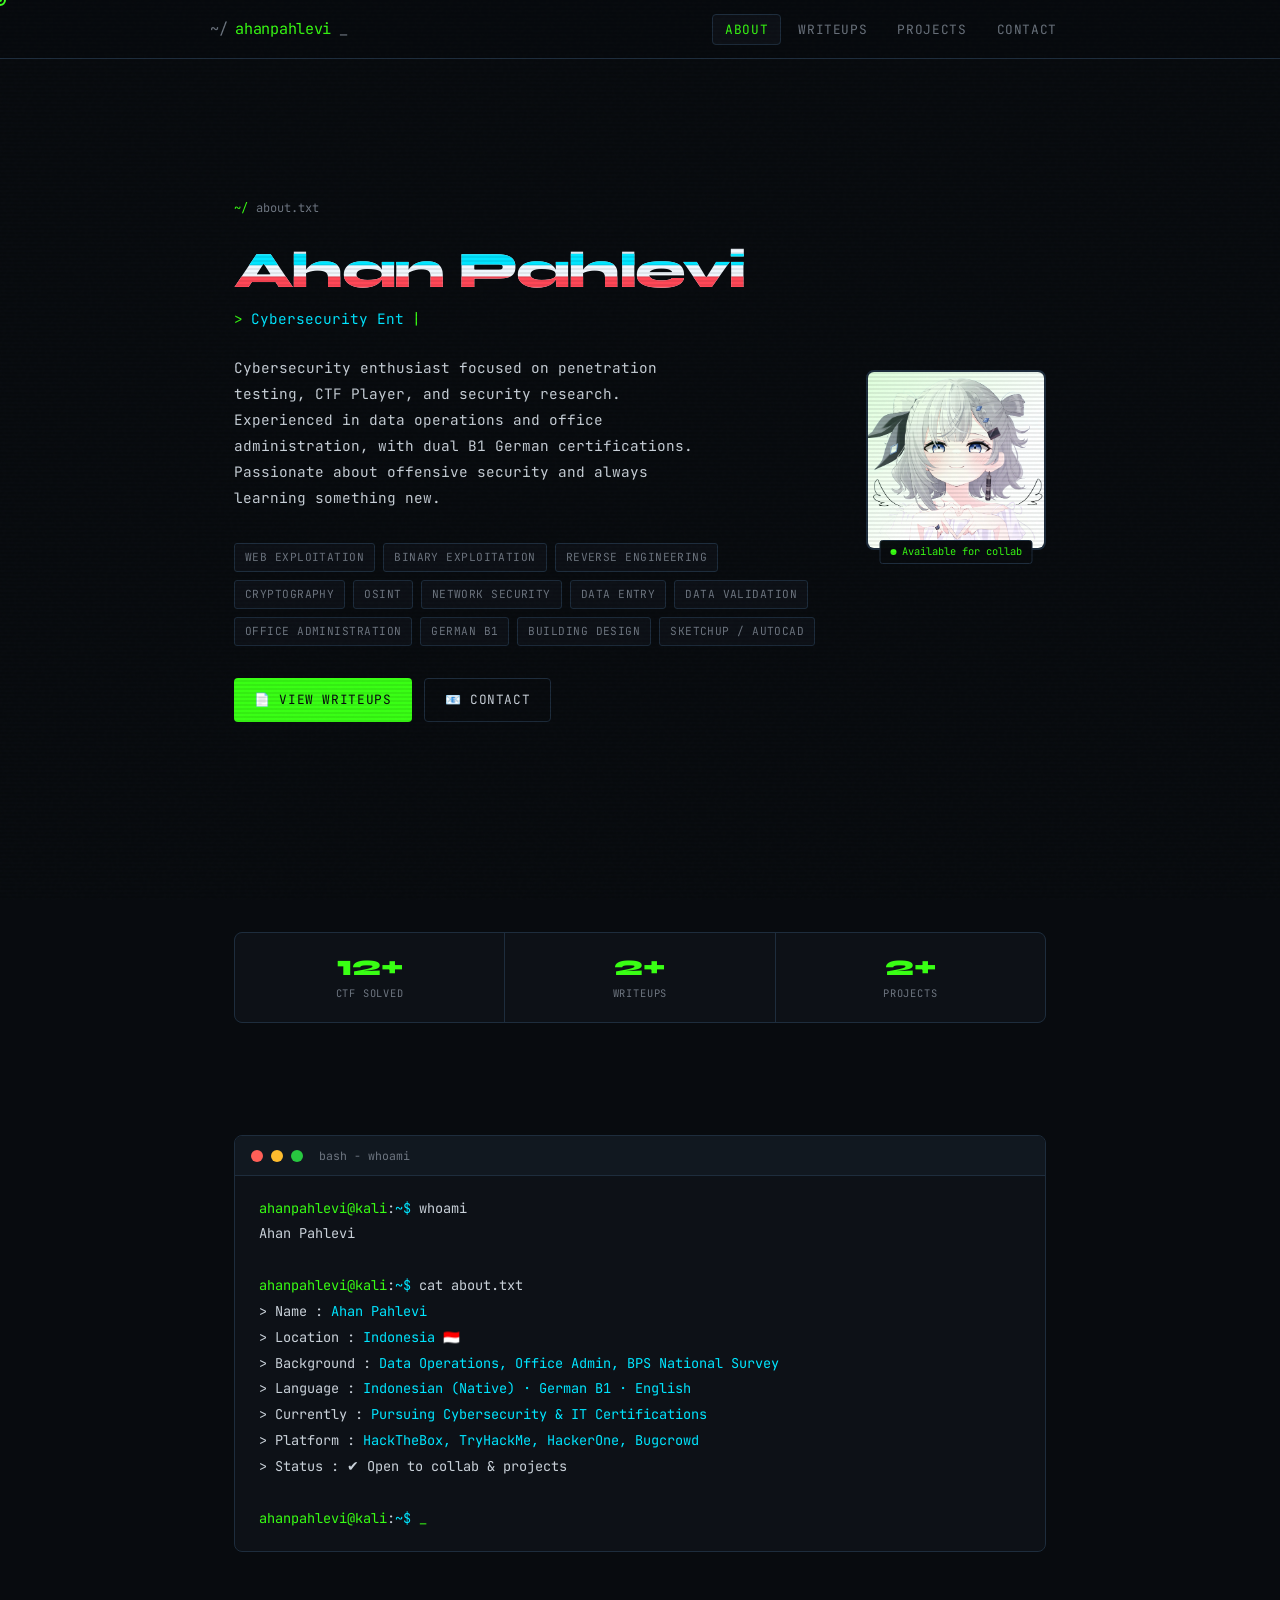
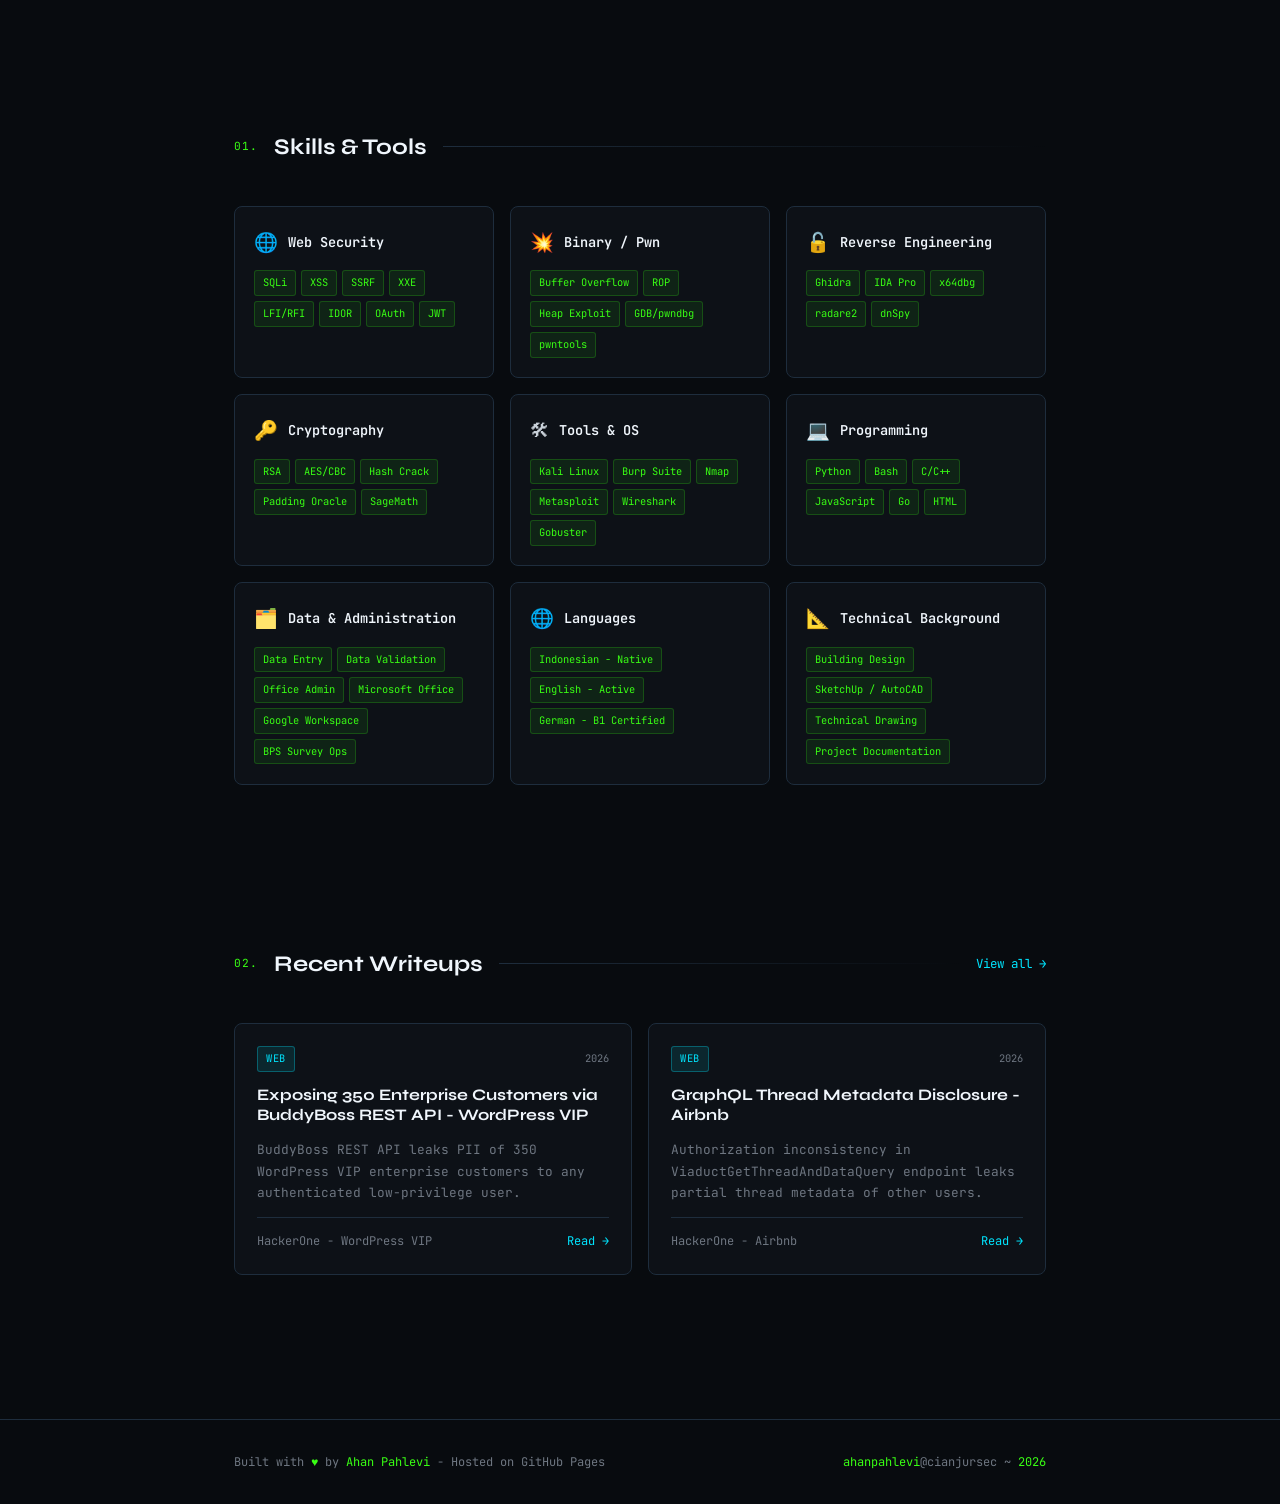
==== commit 29da39af: "Update index.html" ====
--- a/index.html
+++ b/index.html
@@ -231,6 +231,7 @@
             <span class="skill-badge">C/C++</span>
             <span class="skill-badge">JavaScript</span>
             <span class="skill-badge">Go</span>
+            <span class="skill-badge">HTML</span>
           </div>
         </div>
 
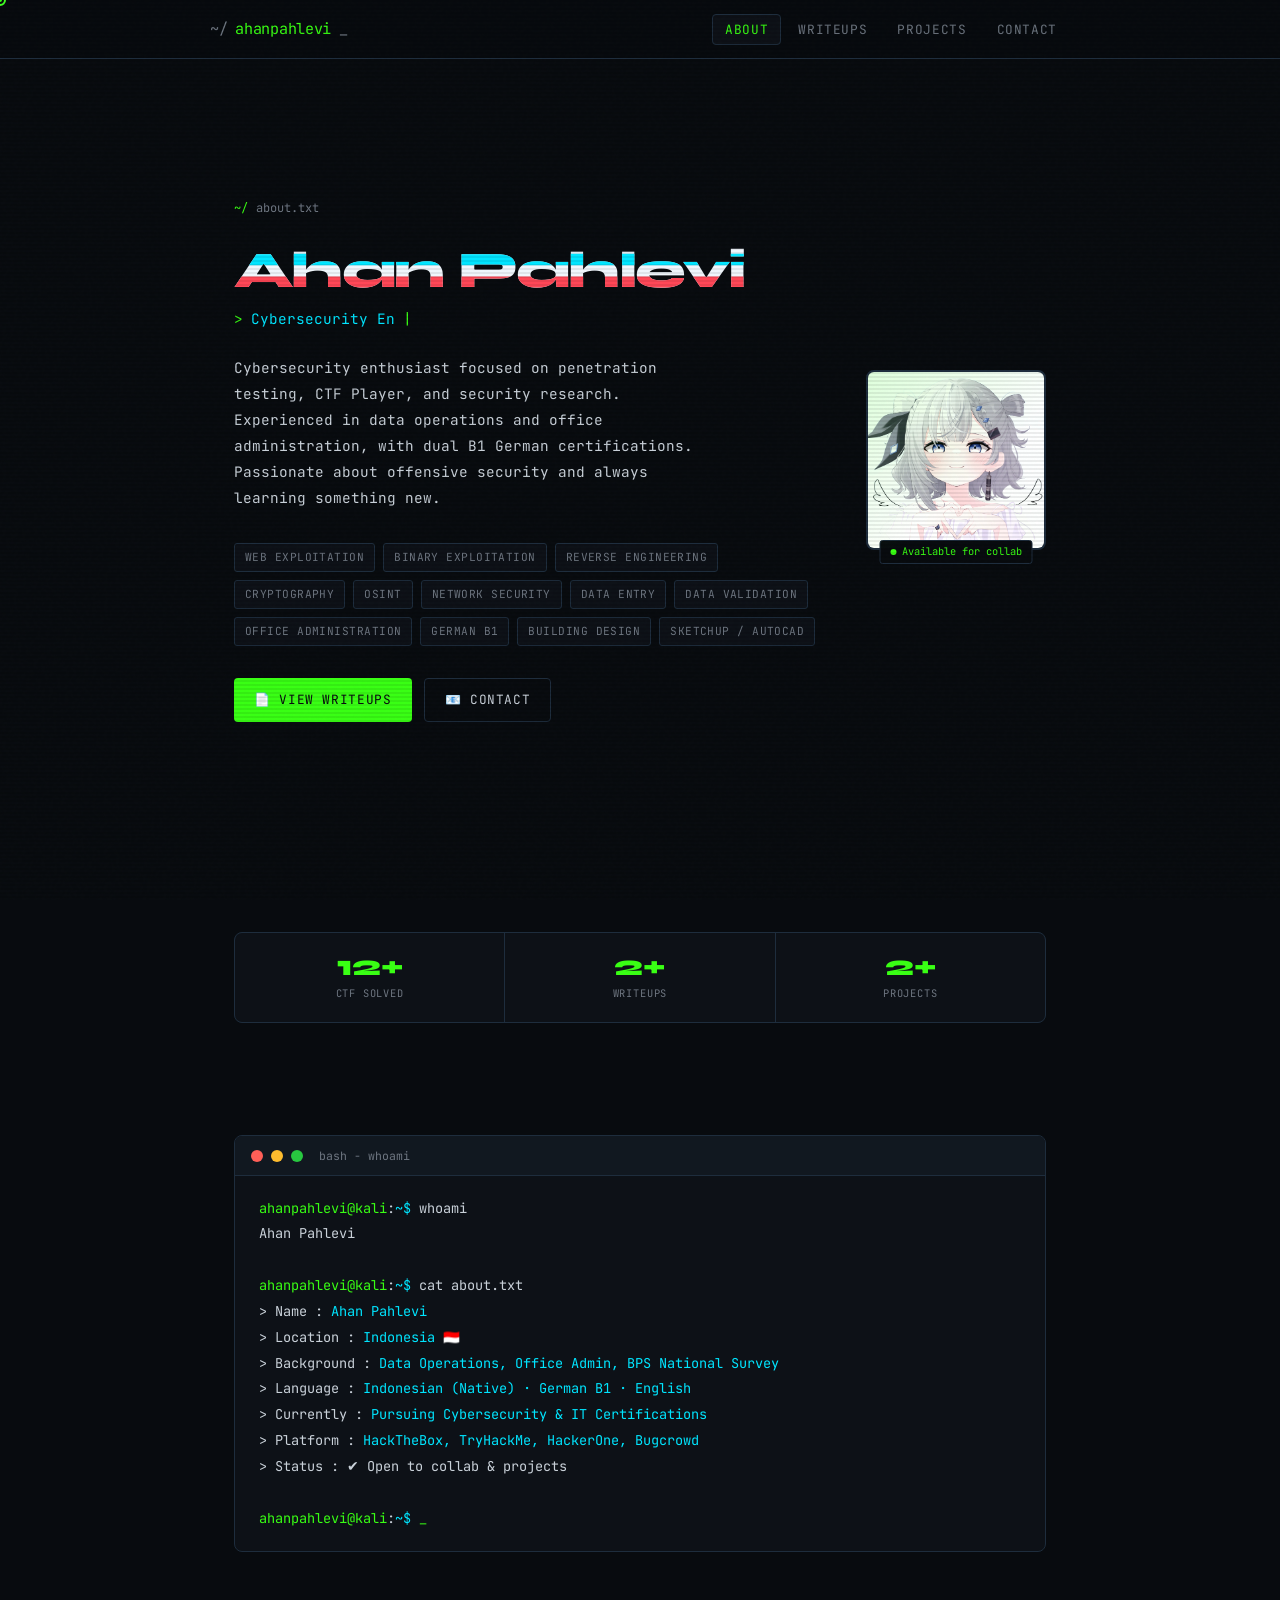
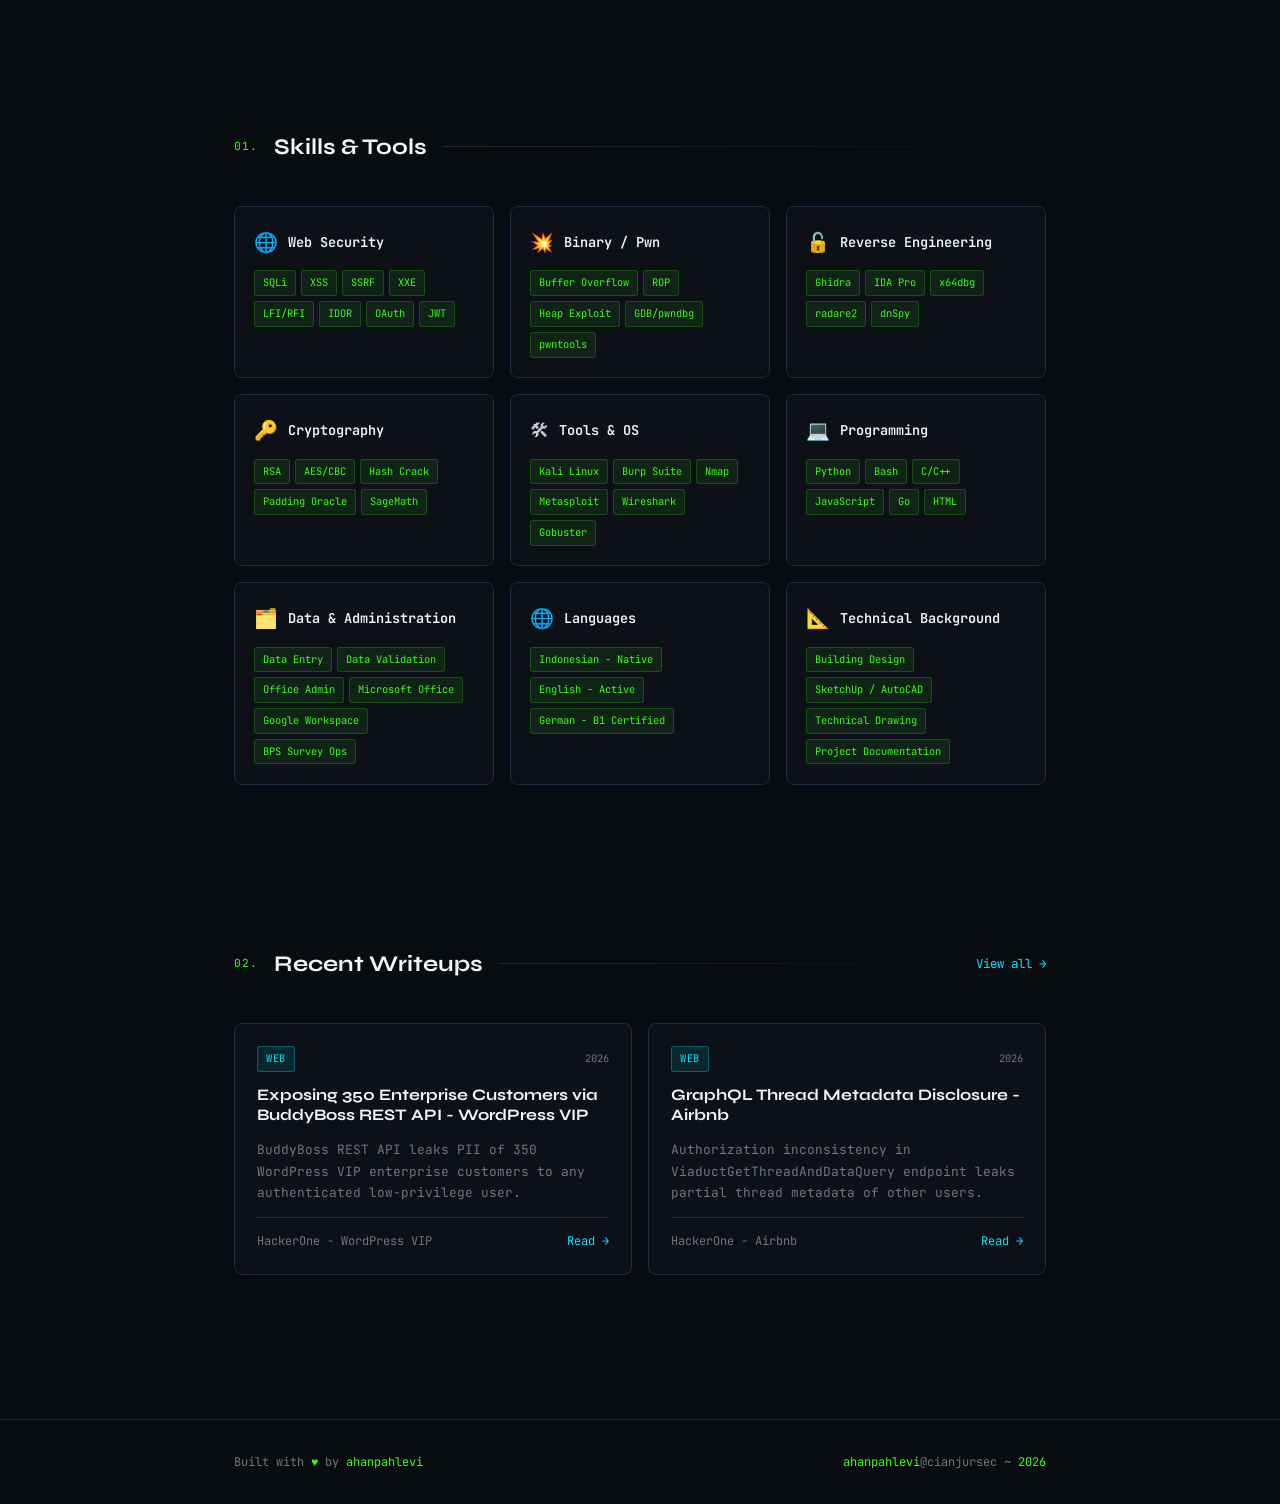
==== commit f1a9ee5b: "Update index.html" ====
--- a/index.html
+++ b/index.html
@@ -321,12 +321,8 @@
   <!-- FOOTER -->
   <footer>
     <div class="footer-inner">
-      <div class="footer-text">
-        Built with <span>♥</span> by <span>Ahan Pahlevi</span> - Hosted on GitHub Pages
-      </div>
-      <div class="footer-text">
-        <span>ahanpahlevi</span>@cianjursec ~ <span>2026</span>
-      </div>
+      <div class="footer-text">Built with <span>♥</span> by <span>ahanpahlevi</span></div>
+      <div class="footer-text"><span>ahanpahlevi</span>@cianjursec ~ <span>2026</span></div>
     </div>
   </footer>
 
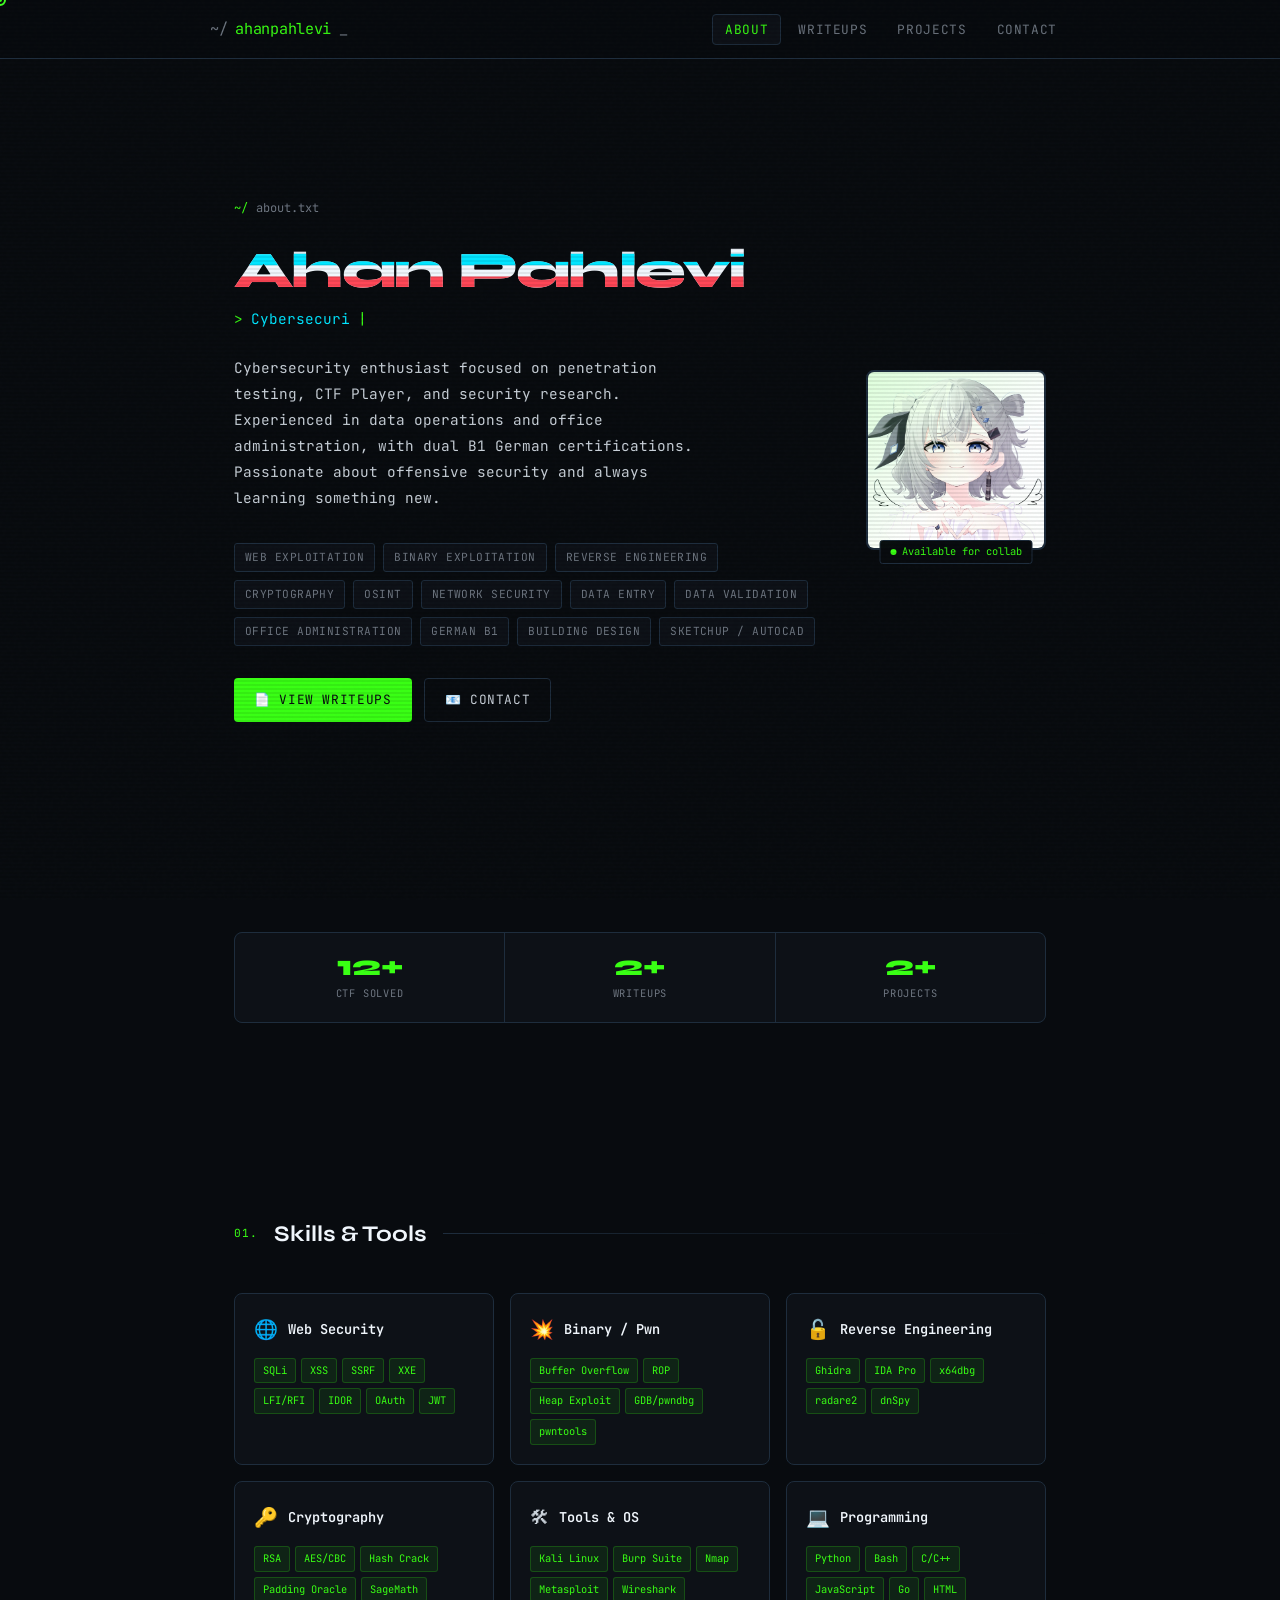
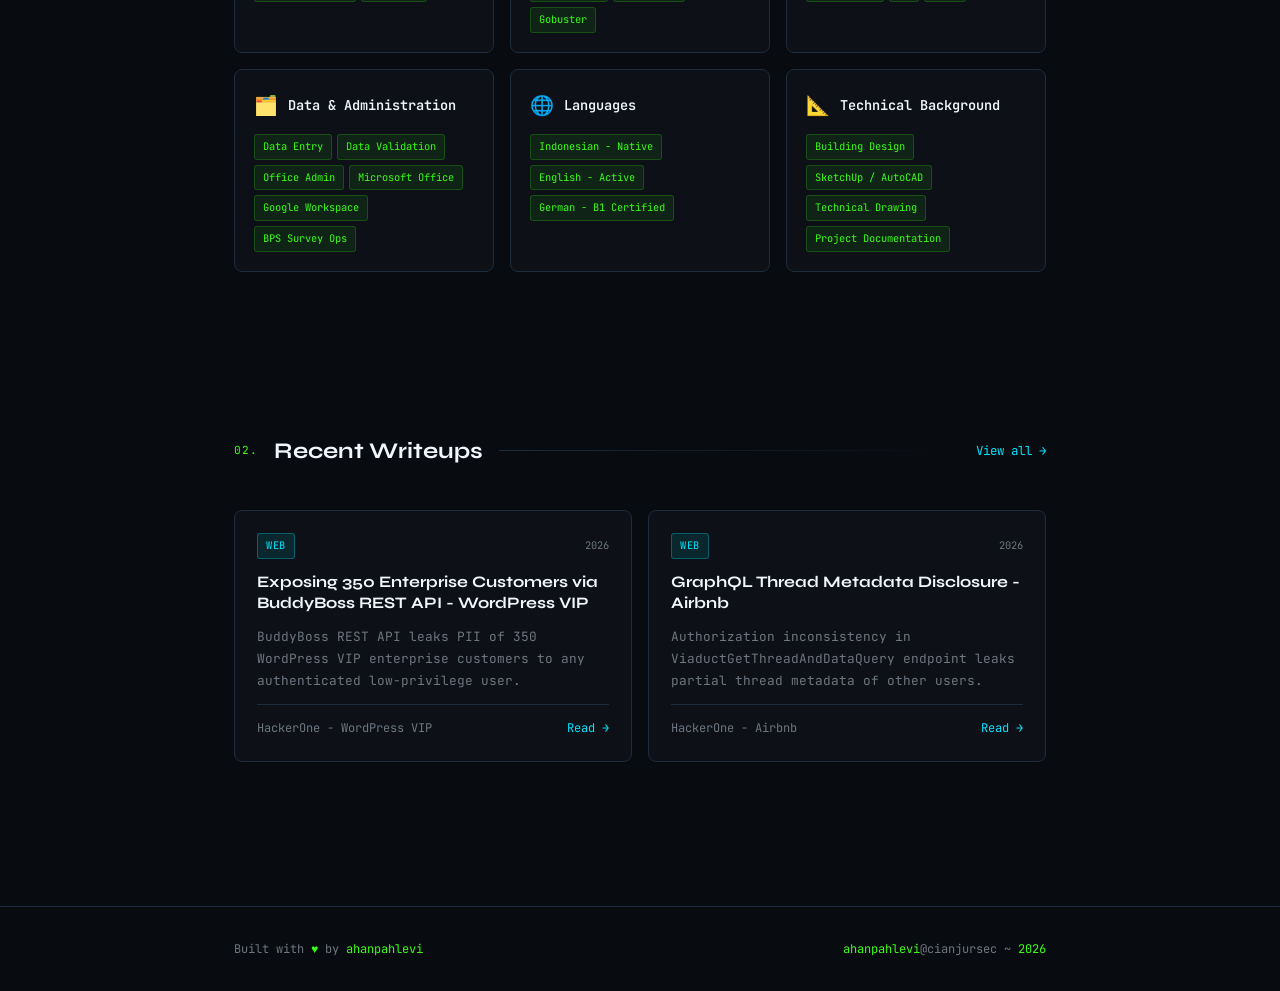
==== commit 94c5f20e: "Update index.html" ====
--- a/index.html
+++ b/index.html
@@ -107,35 +107,6 @@
     </div>
   </section>
 
-  <!-- TERMINAL -->
-  <section style="padding: 0 0 4rem;">
-    <div class="container">
-      <div class="terminal reveal">
-        <div class="terminal-bar">
-          <span class="terminal-dot red"></span>
-          <span class="terminal-dot yellow"></span>
-          <span class="terminal-dot green"></span>
-          <span class="terminal-title">bash - whoami</span>
-        </div>
-        <div class="terminal-body">
-          <div><span class="prompt">ahanpahlevi@kali</span>:<span class="cmd">~$</span> whoami</div>
-          <div class="out">Ahan Pahlevi</div>
-          <br>
-          <div><span class="prompt">ahanpahlevi@kali</span>:<span class="cmd">~$</span> cat about.txt</div>
-          <div class="out">> Name          : <span style="color:var(--cyan)">Ahan Pahlevi</span></div>
-          <div class="out">> Location      : <span style="color:var(--cyan)">Indonesia 🇮🇩</span></div>
-          <div class="out">> Background    : <span style="color:var(--cyan)">Data Operations, Office Admin, BPS National Survey</span></div>
-          <div class="out">> Language      : <span style="color:var(--cyan)">Indonesian (Native) · German B1 · English</span></div>
-          <div class="out">> Currently     : <span style="color:var(--cyan)">Pursuing Cybersecurity & IT Certifications</span></div>
-          <div class="out">> Platform      : <span style="color:var(--cyan)">HackTheBox, TryHackMe, HackerOne, Bugcrowd</span></div>
-          <div class="out">> Status        : <span class="ok">&#x2714; Open to collab & projects</span></div>
-          <br>
-          <div><span class="prompt">ahanpahlevi@kali</span>:<span class="cmd">~$</span> <span class="blink" style="color:var(--green)">_</span></div>
-        </div>
-      </div>
-    </div>
-  </section>
-
   <!-- SKILLS -->
   <section>
     <div class="container">
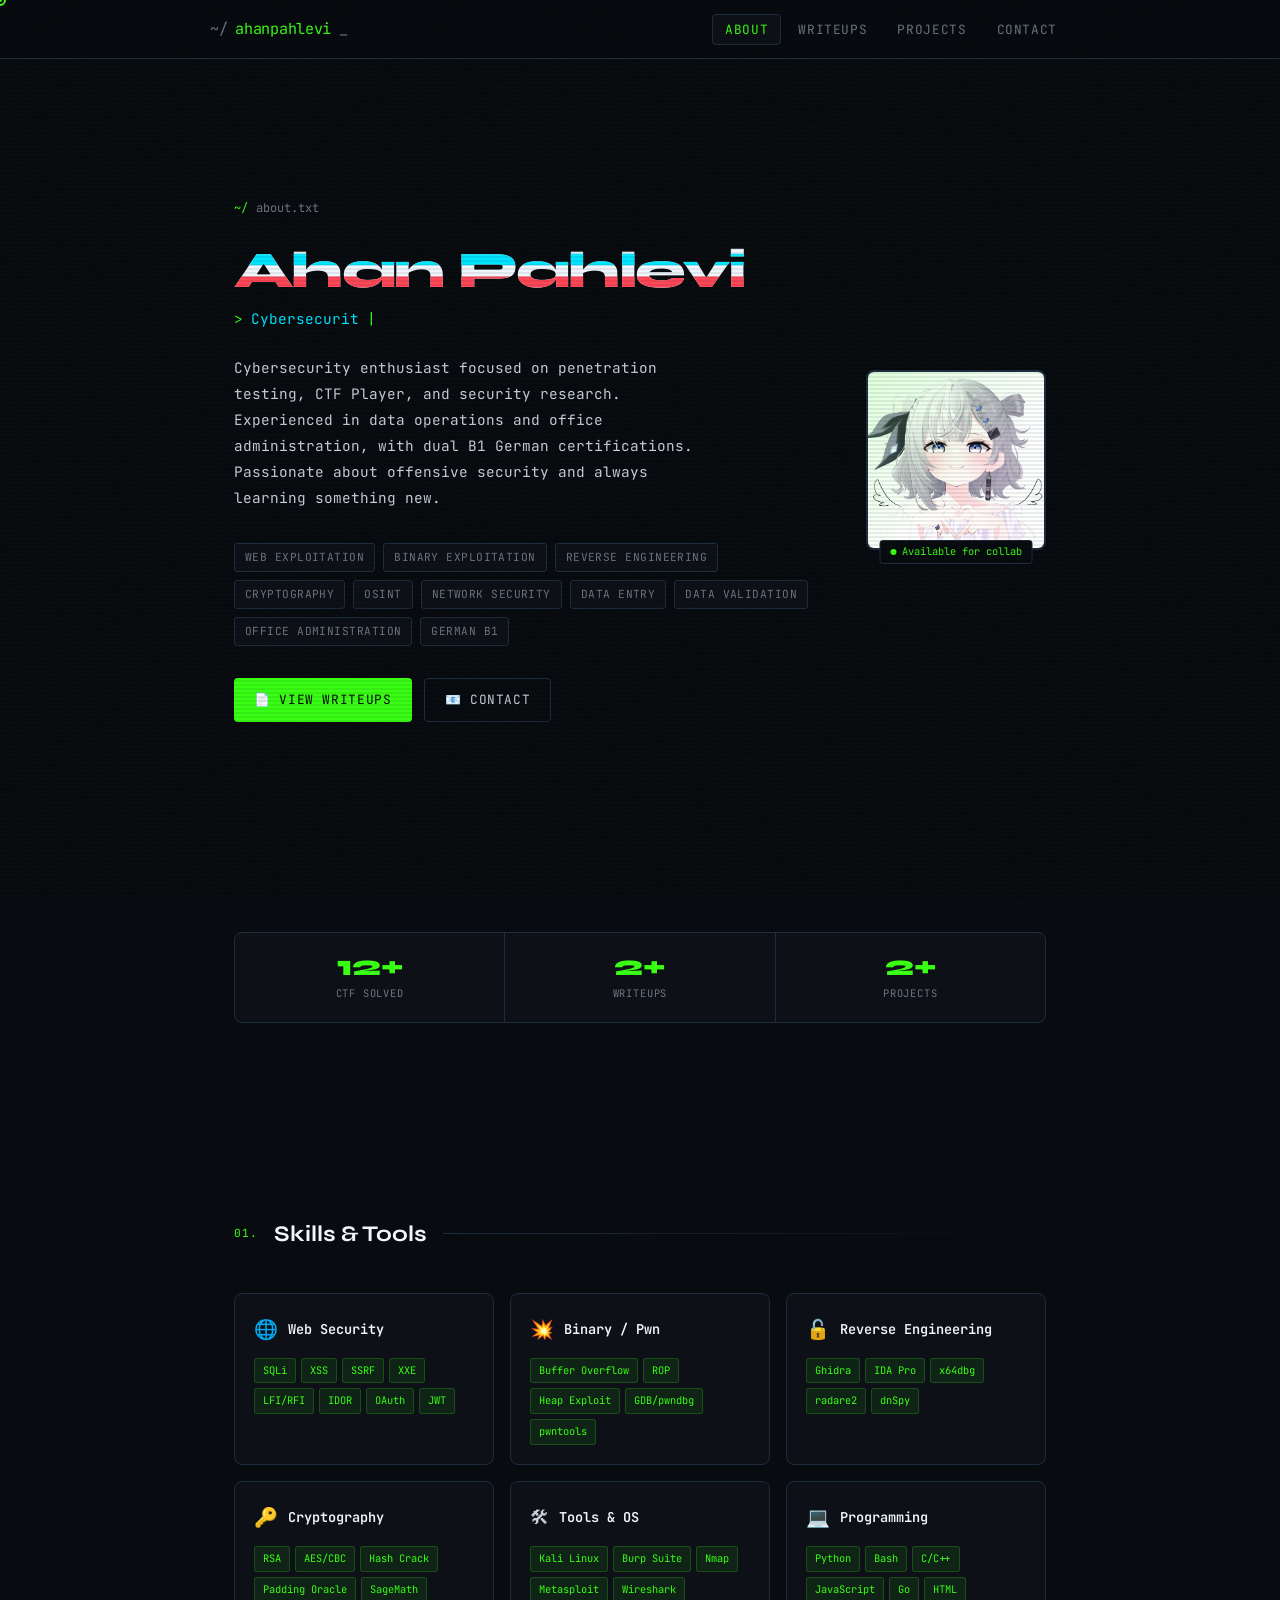
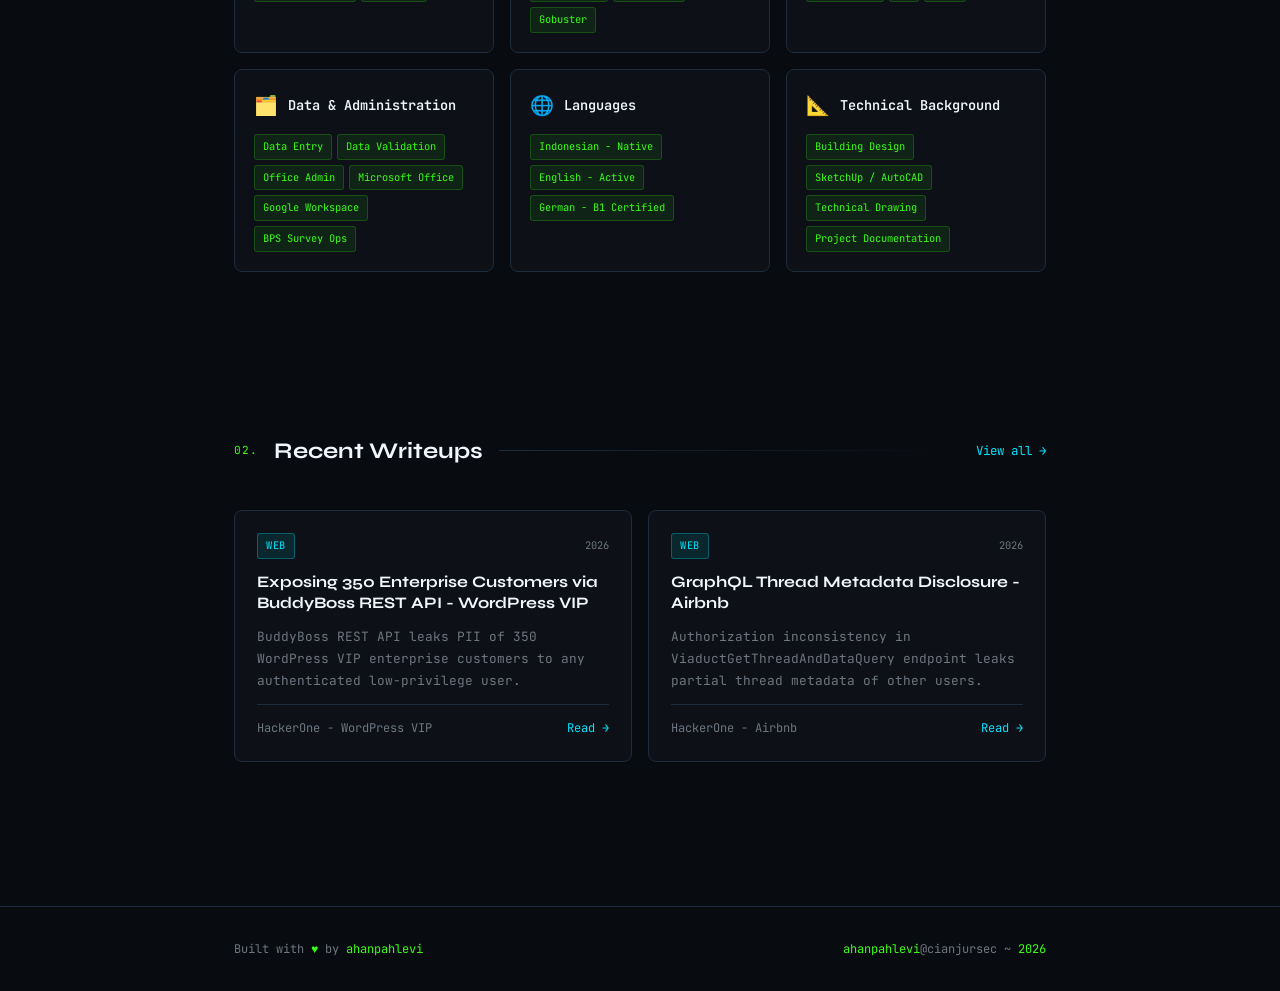
==== commit e95df928: "Remove specific tags from index.html Removed 'Building Design' and 'SketchUp / AutoCAD' tags from th" ====
--- a/index.html
+++ b/index.html
@@ -61,8 +61,6 @@
             <span class="tag">Data Validation</span>
             <span class="tag">Office Administration</span>
             <span class="tag">German B1</span>
-            <span class="tag">Building Design</span>
-            <span class="tag">SketchUp / AutoCAD</span>
           </div>
           <div class="hero-links fade-up delay-5">
             <a href="writeups.html" class="btn btn-primary">&#128196; View Writeups</a>
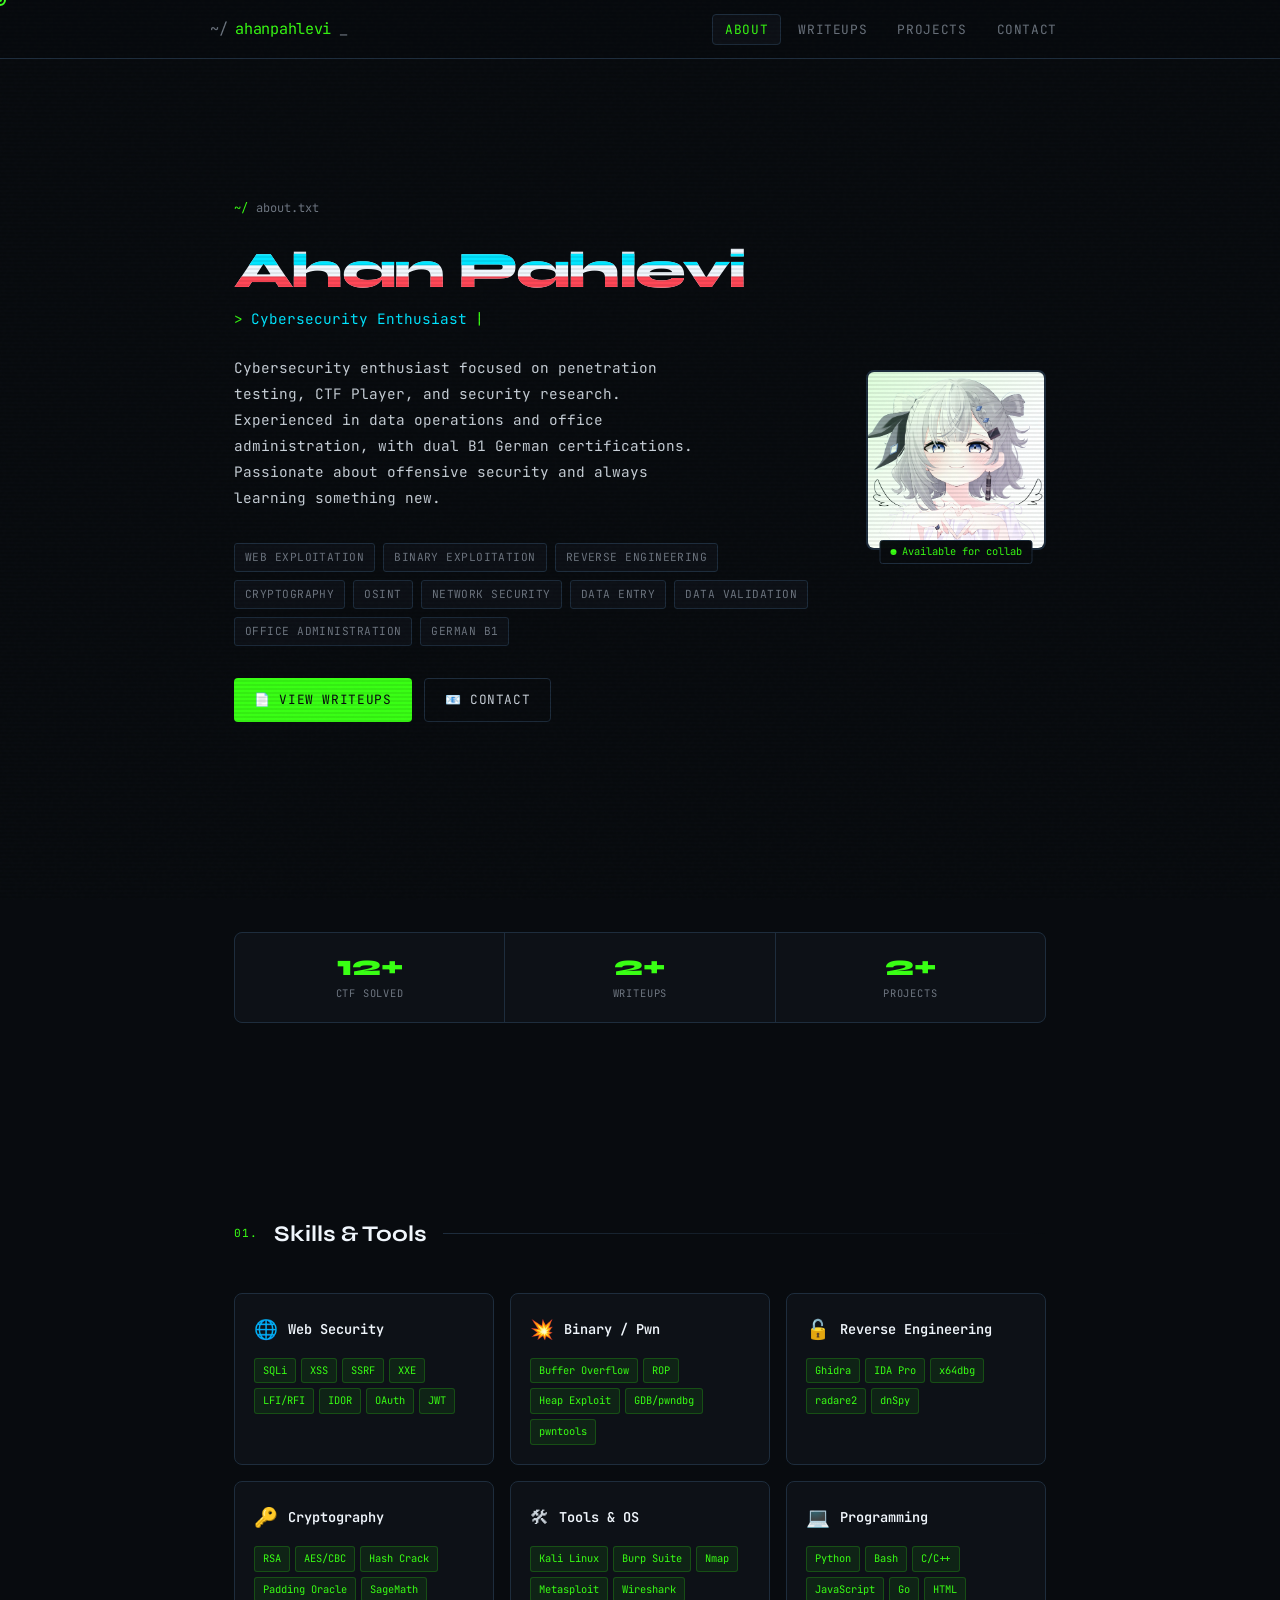
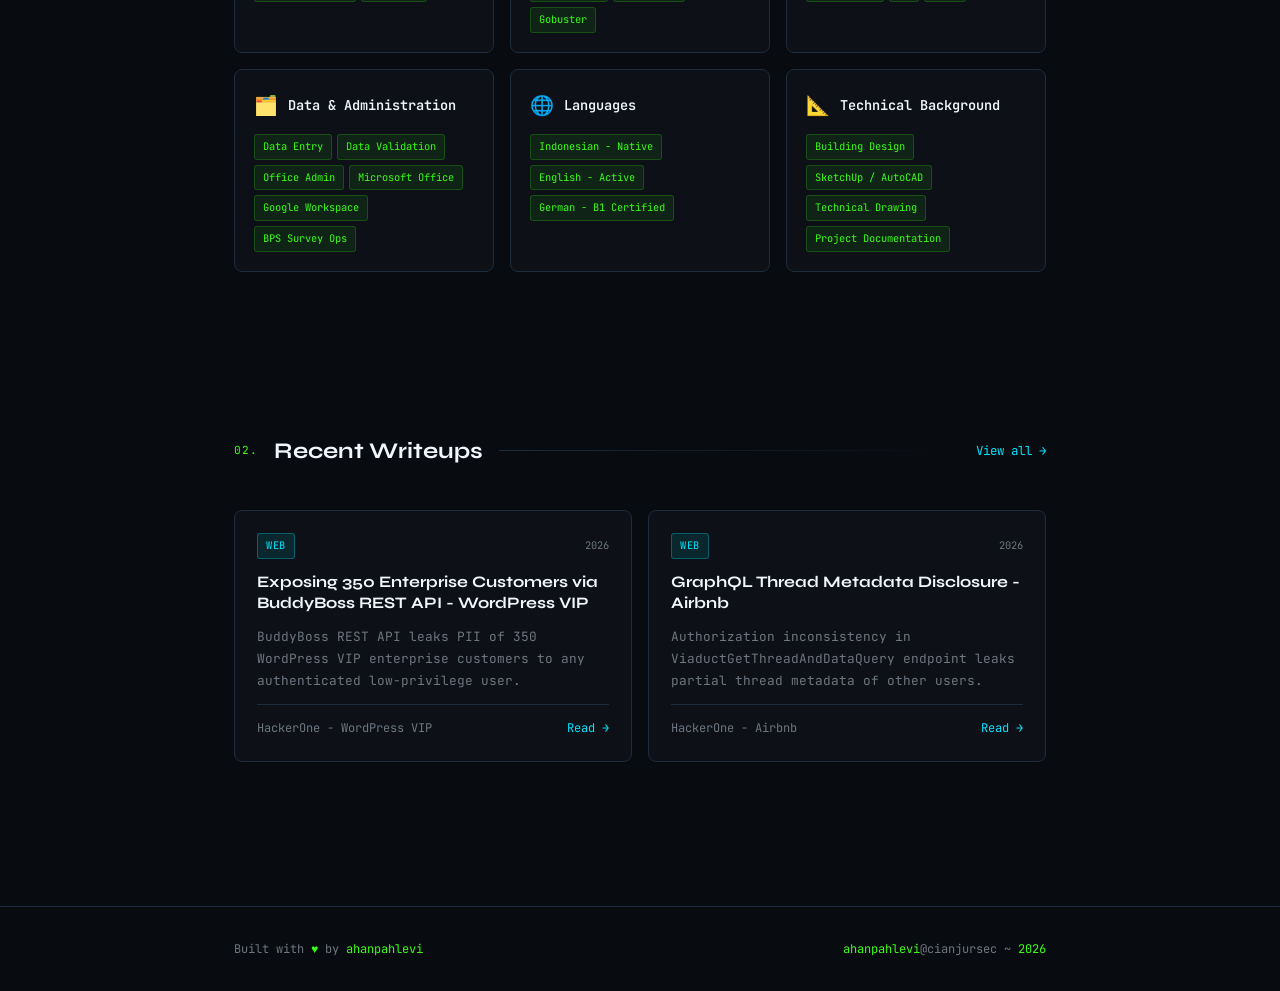
==== commit f2ab771b: "Update index.html" ====
--- a/index.html
+++ b/index.html
@@ -88,7 +88,7 @@
   <!-- STATS -->
   <section style="padding: 2rem 0 4rem;">
     <div class="container">
-      <div class="stats-grid reveal">
+      <div class="stats-grid reveal" style="grid-template-columns: repeat(3, 1fr);">
         <div class="stat-item">
           <div class="stat-num" data-count="12" data-suffix="+">0+</div>
           <div class="stat-label">CTF Solved</div>
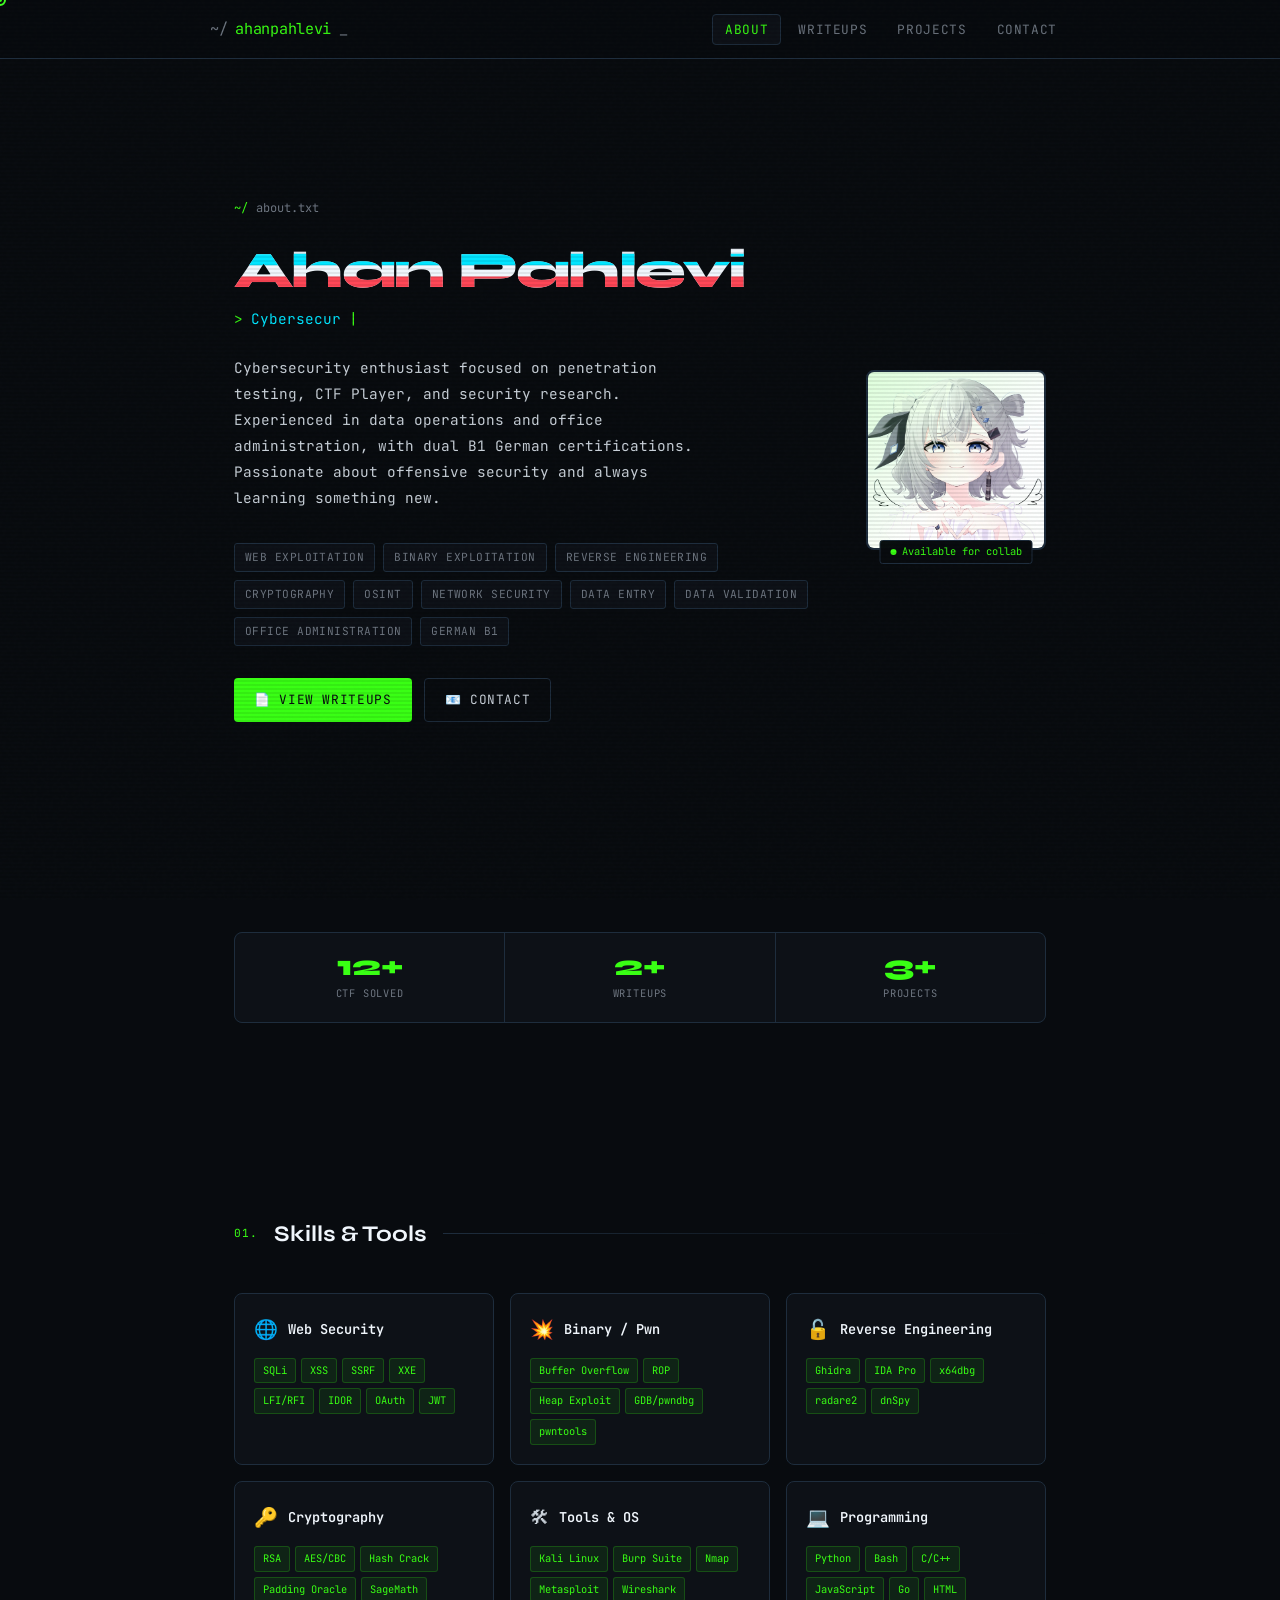
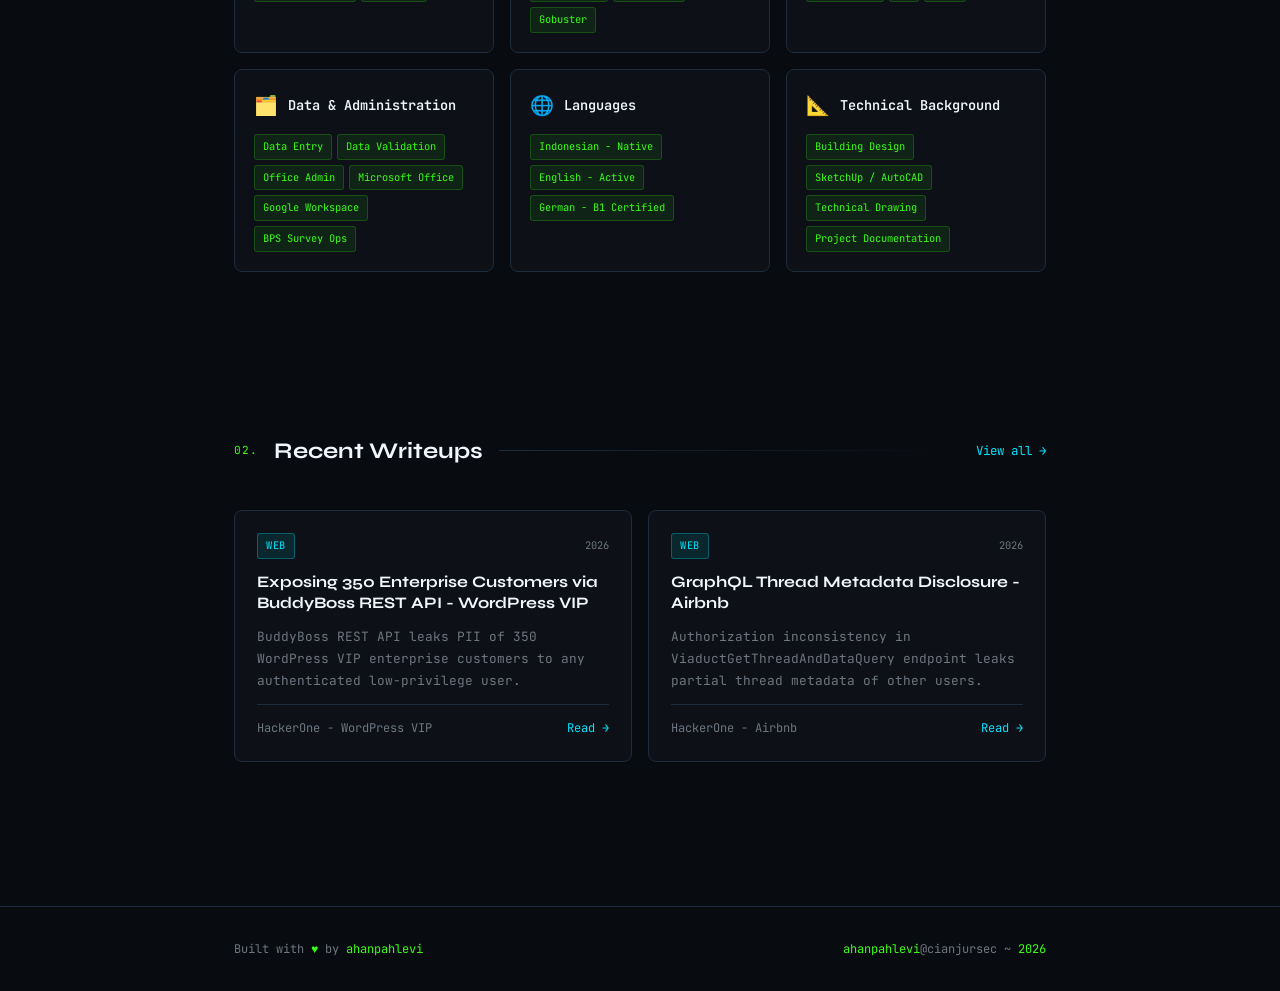
==== commit 7f5dfff4: "Update index.html" ====
--- a/index.html
+++ b/index.html
@@ -98,7 +98,7 @@
           <div class="stat-label">Writeups</div>
         </div>
         <div class="stat-item">
-          <div class="stat-num" data-count="2" data-suffix="+">0+</div>
+          <div class="stat-num" data-count="3" data-suffix="+">0+</div>
           <div class="stat-label">Projects</div>
         </div>
       </div>
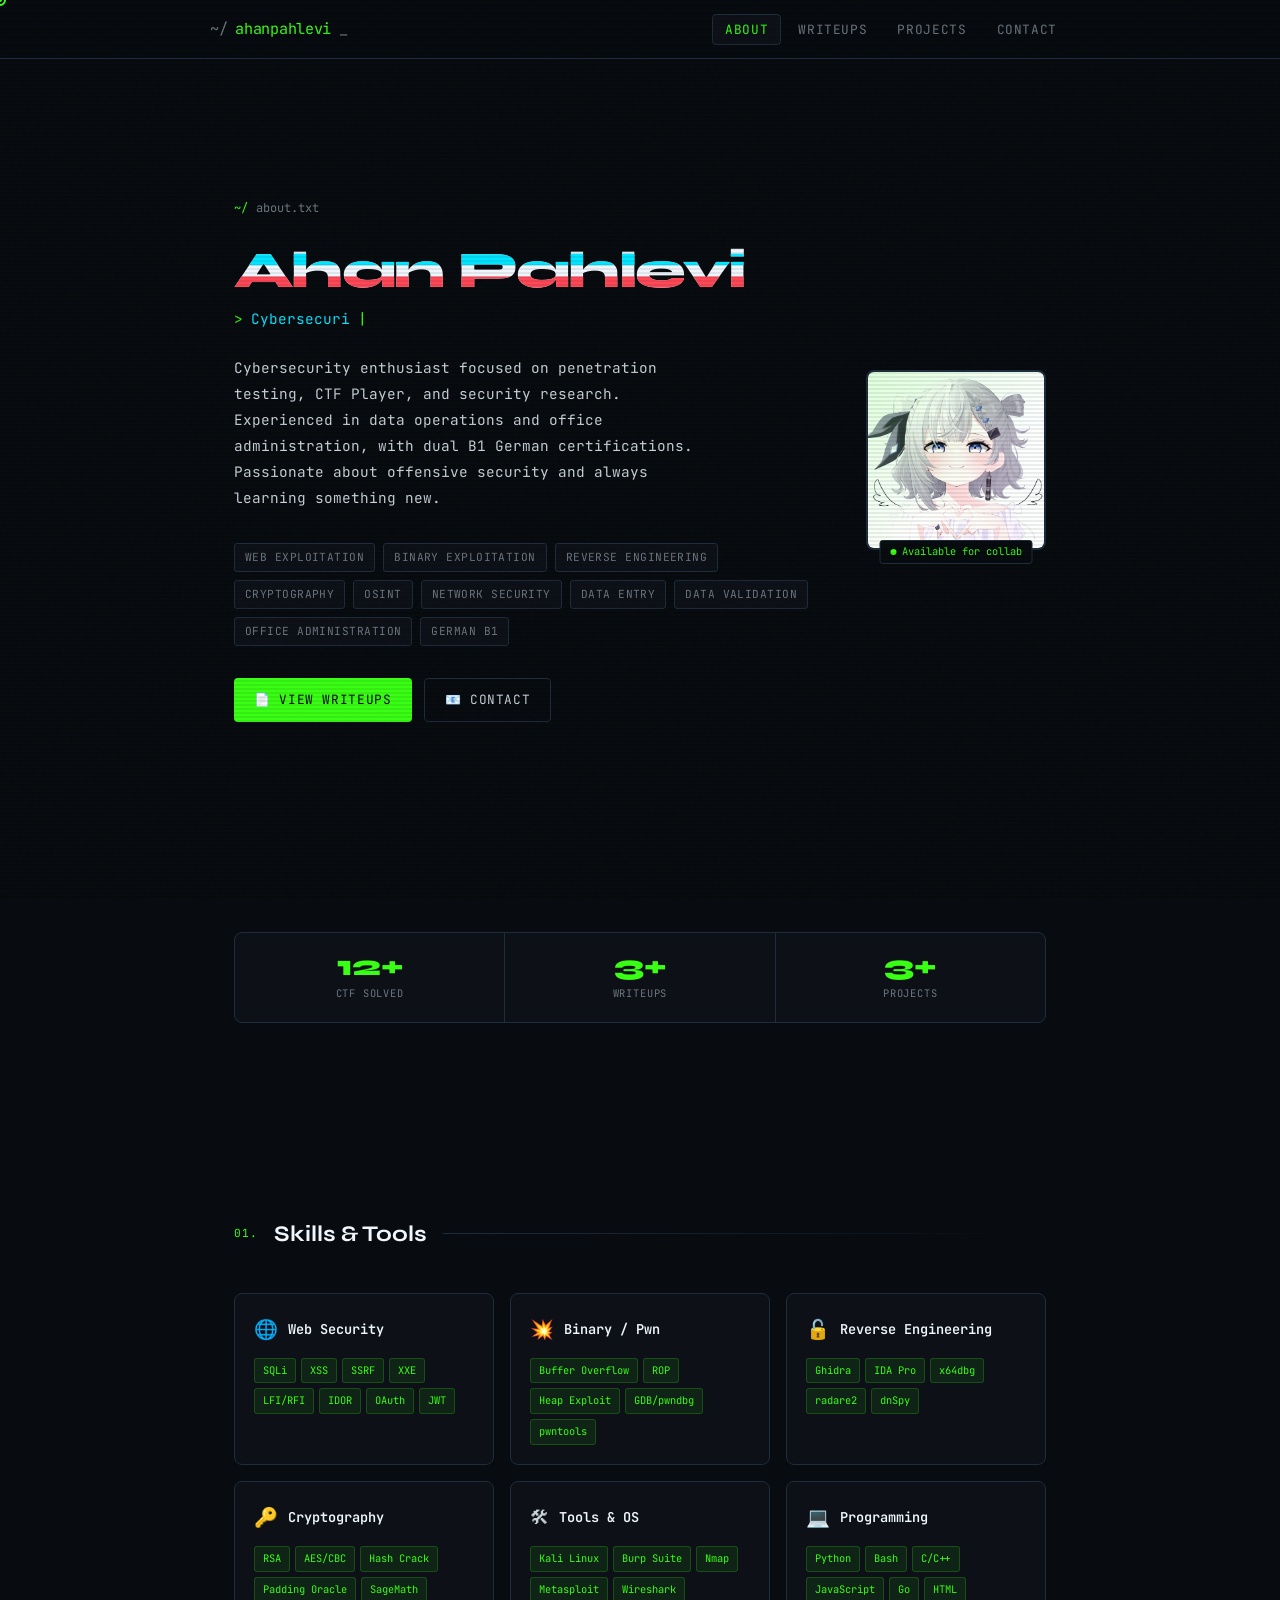
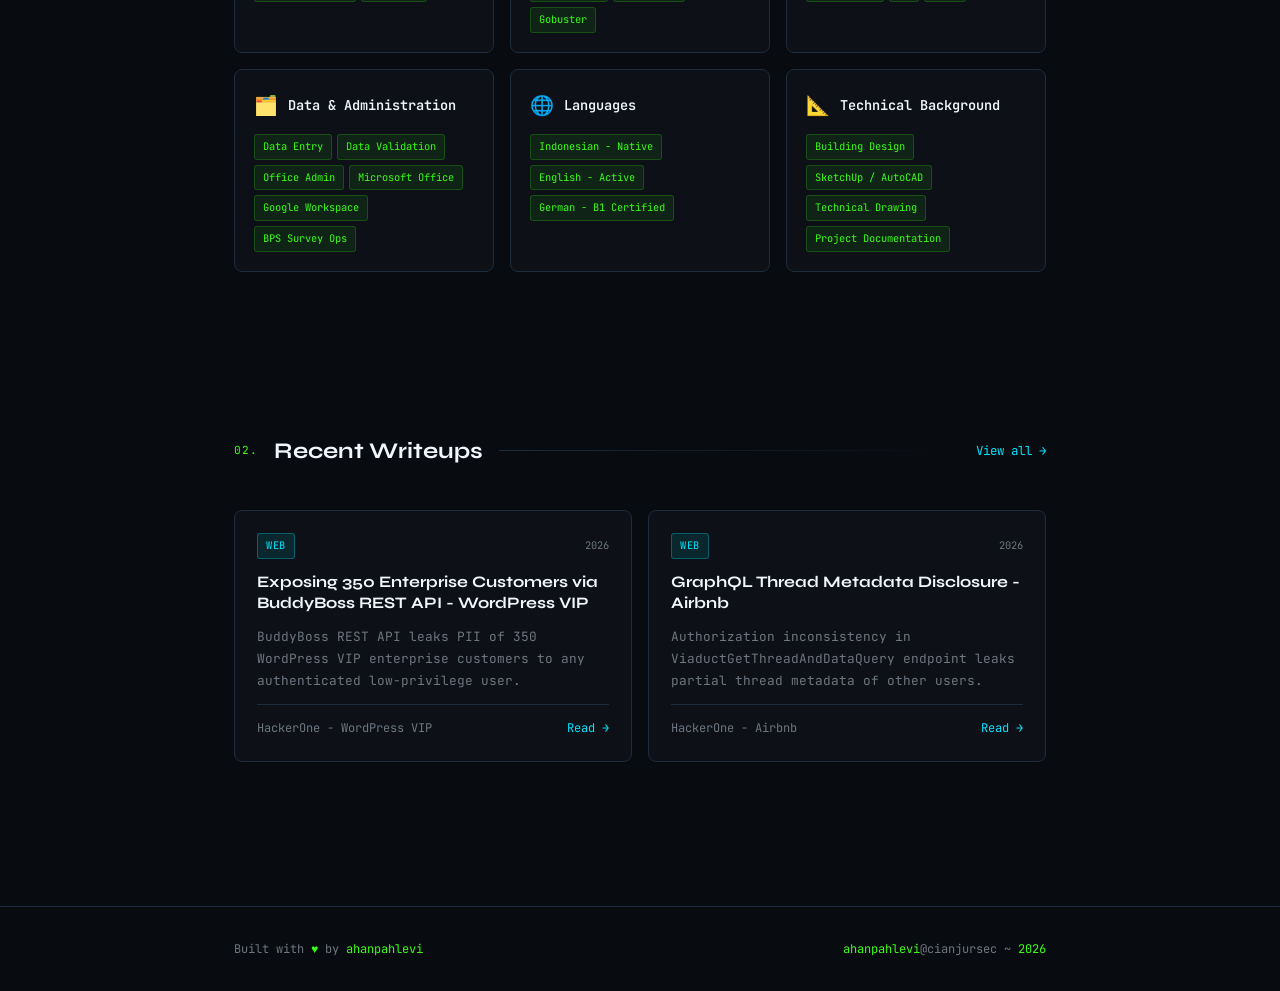
==== commit 76e53887: "Update index.html" ====
--- a/index.html
+++ b/index.html
@@ -94,7 +94,7 @@
           <div class="stat-label">CTF Solved</div>
         </div>
         <div class="stat-item">
-          <div class="stat-num" data-count="2" data-suffix="+">0+</div>
+          <div class="stat-num" data-count="3" data-suffix="+">0+</div>
           <div class="stat-label">Writeups</div>
         </div>
         <div class="stat-item">
